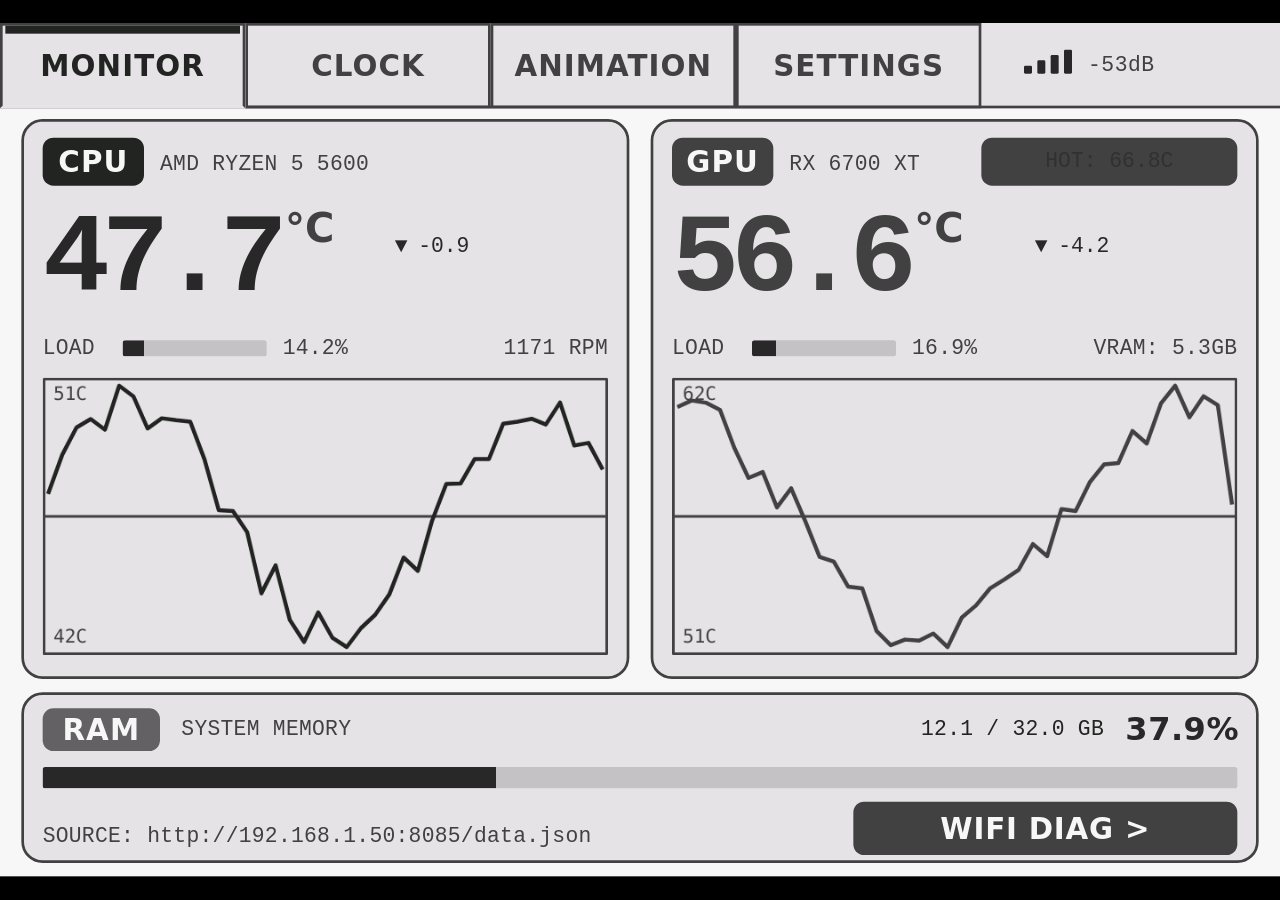
==== web/app.html @ 4eb96516 "Website: match firmware header tabs, theme cards, page indicator" ====
<!DOCTYPE html>
<html lang="en">
<head>
<meta charset="UTF-8" />
<meta name="viewport" content="width=device-width, initial-scale=1.0" />
<title>CYD Web App · ESP32 480×320 dashboard</title>
<meta name="description" content="Full-screen browser version of the CYD 3.5-inch dashboard: telemetry, Wi-Fi diagnostics, clock, Pomodoro, animations and 18 themes. Use it on a phone or spare laptop." />
<meta name="theme-color" content="#07080a" />
<link rel="icon" href="data:image/svg+xml,%3Csvg xmlns='http://www.w3.org/2000/svg' viewBox='0 0 32 32'%3E%3Crect width='32' height='32' rx='7' fill='%230b0d10'/%3E%3Crect x='5' y='8' width='22' height='16' rx='2' fill='%23051f'/%3E%3Crect x='8' y='11' width='7' height='3' fill='%23fc40'/%3E%3Crect x='8' y='16' width='13' height='2' fill='%23ffffff' opacity='.7'/%3E%3C/svg%3E" />
<link rel="stylesheet" href="styles.css?v=15" />
<link rel="stylesheet" href="app.css?v=4" />
</head>
<body class="app-page">

<main class="app-main">
  <section class="app-stage" aria-label="CYD web interface">
    <div class="app-screen-frame">
      <div class="bezel">
          <div class="viewport" id="viewport">
            <div class="screen" id="screen">

              <!-- ---------- HEADER ---------- -->
              <div class="tabs" role="group" aria-label="Device pages">
                <button class="tab active" data-page="0" aria-pressed="true" style="--tab-accent:var(--a1)"><span>MONITOR</span></button>
                <button class="tab" data-page="1" aria-pressed="false" style="--tab-accent:var(--a2)"><span>CLOCK</span></button>
                <button class="tab" data-page="2" aria-pressed="false" style="--tab-accent:var(--cool)"><span>ANIMATION</span></button>
                <button class="tab" data-page="3" aria-pressed="false" style="--tab-accent:var(--gold)"><span>SETTINGS</span></button>
                <div class="wifi" aria-hidden="true">
                  <div class="wifi-bars" id="wifiBars"><i></i><i></i><i></i><i></i></div>
                  <span class="wifi-label" id="rssiLabel">-52dB</span>
                </div>
              </div>

              <!-- ---------- PAGE 0 : MONITOR ---------- -->
              <section class="page on" data-page="0" aria-label="Hardware monitor">
                <div class="mon-panel" data-sub="0">
                  <!-- CPU -->
                  <div class="card" style="left:8px;top:36px;width:228px;height:210px;"></div>
                  <div class="badge" style="left:16px;top:43px;width:38px;height:18px;background:var(--a1);color:var(--bg);">CPU</div>
                  <div class="f1 muted nowrap" id="cpuName" style="left:60px;top:48px;max-width:162px;overflow:hidden;text-overflow:ellipsis;">AMD RYZEN 5 5600</div>

                  <div class="temp-row" style="left:16px;top:65px;">
                    <span class="f6" id="cpuTemp">--.-</span>
                    <span class="deg">°C</span>
                  </div>
                  <div class="trend" id="cpuTrend" style="left:148px;top:75px;"></div>

                  <div class="f1 muted nowrap" style="left:16px;top:117px;">LOAD</div>
                  <div class="minibar" style="left:46px;top:119px;width:54px;height:6px;"><i id="cpuBar"></i></div>
                  <div class="f1 muted nowrap" id="cpuLoad" style="left:106px;top:117px;">--.-%</div>
                  <div class="f1 muted nowrap" id="cpuExtra" style="left:146px;top:117px;width:82px;text-align:right;">-- W</div>

                  <canvas class="spark" id="cpuSpark" width="636" height="312" style="left:16px;top:133px;"></canvas>

                  <!-- GPU -->
                  <div class="card" style="left:244px;top:36px;width:228px;height:210px;"></div>
                  <div class="badge" style="left:252px;top:43px;width:38px;height:18px;background:var(--a2);color:var(--bg);">GPU</div>
                  <div class="f1 muted nowrap" id="gpuName" style="left:296px;top:48px;max-width:162px;overflow:hidden;text-overflow:ellipsis;">RX 6700 XT</div>

                  <div class="temp-row" style="left:252px;top:65px;">
                    <span class="f6" id="gpuTemp">--.-</span>
                    <span class="deg">°C</span>
                  </div>

                  <div class="hot-pill" id="gpuHot" style="left:368px;top:43px;width:96px;height:18px;">HOT: --.-C</div>
                  <div class="trend" id="gpuTrend" style="left:388px;top:75px;"></div>

                  <div class="f1 muted nowrap" style="left:252px;top:117px;">LOAD</div>
                  <div class="minibar" style="left:282px;top:119px;width:54px;height:6px;"><i id="gpuBar"></i></div>
                  <div class="f1 muted nowrap" id="gpuLoad" style="left:342px;top:117px;">--.-%</div>
                  <div class="f1 muted nowrap" id="gpuVram" style="left:380px;top:117px;width:84px;text-align:right;">VRAM: --</div>

                  <canvas class="spark" id="gpuSpark" width="636" height="312" style="left:252px;top:133px;"></canvas>

                  <!-- RAM -->
                  <div class="card" style="left:8px;top:251px;width:464px;height:64px;"></div>
                  <div class="badge" style="left:16px;top:257px;width:44px;height:16px;background:var(--a3);color:var(--bg);">RAM</div>
                  <div class="f1 muted nowrap" style="left:68px;top:260px;">SYSTEM MEMORY</div>

                  <div class="f1 nowrap" id="ramUsed" style="left:318px;top:260px;width:96px;text-align:right;color:var(--a1);">-- GB / -- GB</div>
                  <div class="f2 nowrap" id="ramPct" style="left:422px;top:257px;width:42px;text-align:right;">--.-%</div>
                  <div class="minibar" style="left:16px;top:279px;width:448px;height:8px;"><i id="ramBar"></i></div>

                  <div class="f1 muted nowrap endpoint" id="endpoint" style="left:16px;top:300px;">SOURCE: http://192.168.1.50:8085/data.json</div>
                  <button class="chip-btn" id="toDiag" style="left:320px;top:292px;width:144px;height:20px;background:var(--a2);color:var(--bg);">WIFI DIAG &gt;</button>
                </div>

                <div class="mon-panel" data-sub="1" hidden>
                  <div class="card" style="left:8px;top:36px;width:464px;height:279px;"></div>
                  <div class="badge" style="left:16px;top:44px;width:150px;height:22px;background:var(--a1);color:var(--bg);">WIFI DIAGNOSTICS</div>
                  <div class="rule" style="left:16px;top:74px;width:448px;"></div>

                  <div class="subcard" style="left:16px;top:82px;width:220px;height:100px;">
                    <div class="card-title" style="color:var(--gold);">LINK QUALITY</div>
                    <div class="wifi-big" id="signalPct">--%</div>
                    <div class="f1 muted nowrap" id="rssiLine" style="left:132px;top:30px;">RSSI: -- dBm</div>
                    <div class="f1 muted nowrap" id="chLine" style="left:132px;top:48px;">CH&nbsp;&nbsp;: --</div>
                    <div class="f1 muted nowrap" id="ssidLine" style="left:132px;top:66px;">SSID: ----------</div>
                  </div>

                  <button class="subcard ping-card" id="pingCard" style="left:244px;top:82px;width:220px;height:100px;" aria-label="Cycle ping target">
                    <div class="card-title" style="color:var(--gold);">LATENCY (PING)</div>
                    <div class="f1 nowrap" id="pingTarget" style="left:10px;top:26px;color:var(--gold);">TARGET: GOOGLE (8.8.8.8)</div>
                    <div class="f2 nowrap" id="pingGw" style="left:10px;top:46px;">GATEWAY : -- ms</div>
                    <div class="f2 nowrap" id="pingSrv" style="left:10px;top:66px;">SERVER&nbsp;&nbsp;: -- ms</div>
                  </button>

                  <div class="subcard" style="left:16px;top:190px;width:448px;height:92px;">
                    <div class="card-title" style="color:var(--a3);">NETWORK CONFIGURATION</div>
                    <div class="f1 muted nowrap" style="left:10px;top:32px;">LOCAL IP&nbsp;&nbsp;&nbsp;: 192.168.1.42</div>
                    <div class="f1 muted nowrap" style="left:10px;top:50px;">GATEWAY IP&nbsp;: 192.168.1.1</div>
                    <div class="f1 muted nowrap" style="left:10px;top:68px;">SUBNET MASK: 255.255.255.0</div>
                    <div class="f1 muted nowrap" style="left:228px;top:32px;">MAC ADDRESS: 24:6F:28:AA:BB:CC</div>
                    <div class="f1 muted nowrap" style="left:228px;top:50px;">DNS SERVER&nbsp;: 192.168.1.1</div>
                    <div class="f1 muted nowrap" id="cfgSsid" style="left:228px;top:68px;">SSID&nbsp;&nbsp;&nbsp;&nbsp;&nbsp;&nbsp;: HOME-5G</div>
                  </div>

                  <div class="f1 muted nowrap" style="left:16px;top:296px;">TAP PING CARD TO SWITCH TARGET</div>
                  <button class="chip-btn" id="toHw" style="left:320px;top:292px;width:144px;height:20px;background:var(--a1);color:var(--bg);">&lt; HARDWARE</button>
                </div>
              </section>

              <!-- ---------- PAGE 1 : CLOCK ---------- -->
              <section class="page" data-page="1" aria-label="Clock and Pomodoro">
                <div class="clock-panel" data-sub="0">
                  <div class="clock-accent" style="left:20px;top:44px;height:26px;background:var(--a1);"></div>
                  <div class="clock-title" style="left:30px;top:47px;">STANDBY CLOCK</div>
                  <div class="clock-sub" style="left:30px;top:63px;">NTP SYNCED&nbsp;&nbsp;|&nbsp;&nbsp;GMT+7</div>
                  <button class="clock-link" id="toPomo" style="left:336px;top:44px;width:126px;height:24px;">POMODORO &gt;</button>
                  <div class="clock-link-rule" style="left:336px;top:68px;width:126px;background:var(--a1);"></div>
                  <div class="rule" style="left:20px;top:78px;width:440px;"></div>

                  <div class="clock-label">LOCAL TIME</div>
                  <div class="clock-time" id="clockTime">00:00:00</div>
                  <div class="clock-date" id="clockDate">—</div>
                  <div class="clock-center-rule"></div>
                  <div class="seconds-track"><i id="secondsBar"></i></div>
                  <div class="clock-foot"><span>SECONDS</span><span>GMT+7</span></div>
                </div>

                <div class="clock-panel" data-sub="1" hidden>
                  <div class="clock-accent" style="left:20px;top:44px;height:26px;background:var(--a2);"></div>
                  <div class="clock-title" style="left:30px;top:47px;">POMODORO</div>
                  <div class="clock-sub" style="left:30px;top:63px;">FOCUS TIMER</div>
                  <button class="clock-link" id="toClock" style="left:376px;top:44px;width:86px;height:24px;">&lt; CLOCK</button>
                  <div class="clock-link-rule" style="left:376px;top:68px;width:86px;background:var(--a1);"></div>
                  <div class="rule" style="left:20px;top:78px;width:440px;"></div>

                  <div class="pomo-status" id="pomoStatus" style="left:160px;top:44px;width:160px;height:24px;">READY</div>
                  <div class="clock-label" style="top:94px;">REMAINING</div>
                  <div class="pomo-digits" id="pomoDigits">25:00</div>
                  <button class="stepper" id="pomoMinus" style="left:44px;top:114px;" aria-label="Decrease minutes">−</button>
                  <button class="stepper" id="pomoPlus" style="left:400px;top:114px;" aria-label="Increase minutes">+</button>

                  <div class="clock-label" style="top:164px;">SESSION</div>
                  <div class="pomo-blocks" id="pomoBlocks" aria-hidden="true"></div>

                  <button class="preset" data-min="10" style="left:30px;top:218px;">10m</button>
                  <button class="preset" data-min="15" style="left:140px;top:218px;">15m</button>
                  <button class="preset" data-min="25" style="left:250px;top:218px;">25m</button>
                  <button class="preset" data-min="45" style="left:360px;top:218px;">45m</button>

                  <button class="pomo-action" id="pomoStart" style="left:80px;top:254px;width:150px;height:38px;">START</button>
                  <button class="pomo-action reset" id="pomoReset" style="left:250px;top:254px;width:150px;height:38px;">RESET</button>

                  <div class="f1 muted nowrap" style="left:30px;top:294px;">SESSIONS</div>
                  <div class="session-dots" id="sessionDots" style="left:202px;top:306px;width:76px;"></div>
                </div>
              </section>

              <!-- ---------- PAGE 2 : ANIMATION ---------- -->
              <section class="page" data-page="2" aria-label="Animations">
                <div class="anim-stage" id="animStage" style="left:0;top:32px;width:480px;height:288px;">
                  <canvas id="animCanvas" width="960" height="576"></canvas>
                </div>
                <div class="anim-hud" style="left:16px;top:282px;width:448px;height:24px;">
                  <span id="animHud">MODE: MATRIX RAIN | FPS: 60.0 | TAP SCREEN TO SWITCH ANIMATION</span>
                </div>
              </section>

              <!-- ---------- PAGE 3 : SETTINGS ---------- -->
              <section class="page" data-page="3" aria-label="Settings">
                <button class="settings-tab active" data-settings-tab="0" role="tab" aria-selected="true" style="left:16px;top:44px;width:220px;height:24px;">NETWORKS</button>
                <button class="settings-tab" data-settings-tab="1" role="tab" aria-selected="false" style="left:244px;top:44px;width:220px;height:24px;">THEMES</button>

                <div class="rule" style="left:16px;top:78px;width:448px;"></div>

                <div class="settings-panel" data-settings-panel="0">
                  <div class="network-grid" id="networkGrid"></div>
                  <button class="chip-btn" id="addNetwork" style="left:16px;top:262px;width:448px;height:26px;background:var(--a1);color:var(--bg);">ADD / CHANGE NETWORK</button>
                </div>

                <div class="settings-panel" data-settings-panel="1" hidden>
                  <div class="settings-viewport" id="settingsViewport" style="left:9px;top:80px;width:462px;height:210px;">
                    <div class="theme-card-list" id="themeCards"></div>
                  </div>
                  <div class="theme-page-indicator" id="themePageIndicator" style="left:466px;top:85px;height:196px;"></div>
                </div>

                <div class="rule" style="left:16px;top:292px;width:448px;"></div>
                <div class="settings-hint" id="settingsHint">TAP A NETWORK TO CONNECT&nbsp;&nbsp;|&nbsp;&nbsp;HOLD TO FORGET</div>
              </section>

            </div>
          </div>
        </div>
      </div>
  </section>
</main>

<script src="app.js?v=16"></script>
</body>
</html>
---- web/styles.css ----
/* ==========================================================================
   CYD Monitor — neobrutalist site + 480×320 device simulation
   ========================================================================== */

:root {
  --page: #07080a;
  --surface: #101319;
  --surface-2: #171b23;
  --line: #3a4250;
  --line-strong: #556071;
  --ink: #f4f7fb;
  --ink-soft: #c3ccd8;
  --ink-dim: #a2acbb;
  --blue: #4da3ff;
  --orange: #ff6a3d;
  --a3: #8b7cff;

  /* themed site surfaces — recalculated by applySiteTheme() */
  --nav-bg: var(--surface);
  --nav-line: var(--ink);
  --glass: var(--surface);
  --glass-strong: var(--surface-2);
  --selection: rgba(77, 163, 255, .32);
  --on-accent: #04101d;
  --on-accent-2: #1d0c07;
  --on-accent-3: #0b091f;
  --brutal: #f4f7fb;
  --brutal-shadow: #c3ccd8;
  --strong-ink: var(--ink);
  --hover-ink: var(--ink);
  --chip-ink: var(--ink);
  --stat-ink: var(--ink);
  --eyebrow-ink: var(--ink);
  --ghost-ink: var(--ink);
  --step-ink: var(--ink);
  --pin-ink: var(--ink-dim);
  --pin-strong: var(--ink);
  --spec-ink: var(--ink);
  --foot-ink: var(--ink);
  --foot-code: var(--ink-soft);
  --code-ink: #a9d1ff;
  --code-bg: rgba(77, 163, 255, .14);
  --code-border: rgba(77, 163, 255, .35);

  /* fixed colors for the dark hardware bezel and terminal */
  --device-ink: #d9e2ee;
  --device-dim: #9aa6b5;
  --term-dim: #9aa7b7;
  --term-line: #2b3441;

  --radius: 8px;
  --border: 3px;
  --shadow-sm: 3px 3px 0 var(--brutal-shadow);
  --shadow: 6px 6px 0 var(--brutal-shadow);
  --shadow-lg: 9px 9px 0 var(--brutal-shadow);
  --mono: "JetBrains Mono", ui-monospace, "Cascadia Mono", "SF Mono", Consolas, "Liberation Mono", monospace;
  --sans: system-ui, -apple-system, "Segoe UI", Roboto, "Helvetica Neue", Arial, sans-serif;
}

* { box-sizing: border-box; }

html { scroll-behavior: smooth; }

body {
  margin: 0;
  min-height: 100dvh;
  overflow-x: clip;
  background: var(--page);
  color: var(--ink);
  font-family: var(--sans);
  font-size: 16px;
  line-height: 1.6;
  -webkit-font-smoothing: antialiased;
  text-rendering: optimizeLegibility;
}

a { color: inherit; text-decoration: none; }
code { font-family: var(--mono); }
button { font-family: inherit; }
svg { display: block; }
::selection { background: var(--blue); color: var(--on-accent); }
:focus-visible { outline: 3px solid var(--blue); outline-offset: 3px; }

/* ---------------- site nav ---------------- */
.site-nav {
  position: sticky;
  top: 0;
  z-index: 100;
  display: flex;
  align-items: center;
  gap: 28px;
  min-height: 72px;
  padding: 12px clamp(18px, 4vw, 48px);
  background: var(--nav-bg);
  border-bottom: var(--border) solid var(--brutal);
}
.brand {
  display: inline-flex;
  align-items: center;
  gap: 10px;
  font-size: 14px;
  font-weight: 800;
  letter-spacing: 1.8px;
  text-transform: uppercase;
  white-space: nowrap;
}
.brand-mark {
  display: grid;
  place-items: center;
  width: 34px;
  height: 34px;
  border: var(--border) solid var(--brutal);
  border-radius: var(--radius);
  color: var(--on-accent);
  background: var(--blue);
  box-shadow: var(--shadow-sm);
}
.brand-mark svg { width: 19px; height: 19px; }
.brand-dot { color: var(--orange); }
.nav-links { display: flex; flex-wrap: wrap; gap: 6px; margin-left: auto; }
.nav-links a {
  padding: 8px 11px;
  border: 2px solid transparent;
  border-radius: 6px;
  color: var(--ink-soft);
  font-size: 12px;
  font-weight: 700;
  letter-spacing: 1px;
  text-transform: uppercase;
  transition: color .18s ease, background .18s ease, border-color .18s ease, box-shadow .18s ease;
}
.nav-links a:hover {
  color: var(--ink);
  background: var(--page);
  border-color: var(--brutal);
  box-shadow: 2px 2px 0 var(--brutal-shadow);
}
.nav-pill {
  display: inline-flex;
  align-items: center;
  gap: 8px;
  padding: 8px 11px;
  border: 2px solid var(--brutal);
  border-radius: 6px;
  background: var(--page);
  color: var(--ink);
  box-shadow: 2px 2px 0 var(--brutal-shadow);
  font-size: 10.5px;
  font-weight: 800;
  letter-spacing: 1.1px;
  text-transform: uppercase;
  white-space: nowrap;
}
.pulse {
  width: 8px;
  height: 8px;
  border: 1px solid var(--brutal);
  border-radius: 50%;
  background: #2bd67b;
  animation: pulse 2.2s infinite;
}
@keyframes pulse {
  0%, 100% { transform: scale(1); }
  50% { transform: scale(1.35); }
}

/* ---------------- hero ---------------- */
.hero {
  max-width: 1280px;
  margin: 0 auto;
  padding: clamp(48px, 7vw, 96px) clamp(20px, 4vw, 48px) clamp(40px, 6vw, 80px);
  display: grid;
  grid-template-columns: minmax(0, 1.05fr) minmax(380px, .95fr);
  gap: clamp(36px, 6vw, 80px);
  align-items: center;
}
.hero-copy { min-width: 0; }
.eyebrow {
  display: inline-flex;
  align-items: center;
  gap: 8px;
  margin: 0 0 24px;
  padding: 7px 11px;
  border: var(--border) solid var(--brutal);
  border-radius: 6px;
  background: var(--blue);
  color: var(--on-accent);
  box-shadow: var(--shadow-sm);
  font-size: 11px;
  font-weight: 800;
  letter-spacing: 1.4px;
  line-height: 1.2;
  text-transform: uppercase;
  transform: rotate(-1.2deg);
}
.eyebrow span {
  width: 8px;
  height: 8px;
  border-radius: 50%;
  background: currentColor;
}
.hero h1 {
  margin: 0 0 26px;
  font-size: clamp(2.5rem, 5vw, 4rem);
  line-height: 1.04;
  letter-spacing: -1.8px;
  font-weight: 800;
  text-wrap: balance;
}
.hero h1 em {
  display: inline-block;
  padding: 0 .12em .04em;
  border: var(--border) solid var(--brutal);
  border-radius: 6px;
  background: var(--orange);
  color: var(--on-accent-2);
  box-shadow: 5px 5px 0 var(--brutal-shadow);
  font-style: normal;
  transform: rotate(-1.5deg);
}
.lede {
  margin: 0 0 28px;
  max-width: 62ch;
  font-size: 1rem;
  line-height: 1.7;
  color: var(--ink-soft);
}
.lede strong { color: var(--ink); font-weight: 700; }
.chip-row { display: flex; flex-wrap: wrap; gap: 10px; margin-bottom: 30px; }
.chip {
  padding: 6px 10px;
  border: 2px solid var(--brutal);
  border-radius: 6px;
  background: var(--surface);
  box-shadow: 2px 2px 0 var(--brutal-shadow);
  color: var(--ink);
  font-family: var(--mono);
  font-size: 11px;
  font-weight: 600;
  letter-spacing: .1px;
}
.chip:nth-child(3n+1) { background: var(--blue); color: var(--on-accent); }
.chip:nth-child(3n+2) { background: var(--orange); color: var(--on-accent-2); }
.chip:nth-child(3n+3) { background: var(--a3); color: var(--on-accent-3); }
.hero-actions { display: flex; flex-wrap: wrap; gap: 14px; }
.btn {
  display: inline-flex;
  align-items: center;
  justify-content: center;
  gap: 8px;
  min-height: 48px;
  padding: 0 20px;
  border: var(--border) solid var(--brutal);
  border-radius: var(--radius);
  font-size: 14px;
  font-weight: 700;
  box-shadow: 5px 5px 0 var(--brutal-shadow);
  transition: transform .18s ease, box-shadow .18s ease, background .18s ease;
}
.btn:hover { transform: translate(-2px, -2px); box-shadow: 7px 7px 0 var(--brutal-shadow); }
.btn:active { transform: translate(2px, 2px); box-shadow: 2px 2px 0 var(--brutal-shadow); }
.btn-primary { background: var(--blue); color: var(--on-accent); }
.btn-ghost { background: var(--surface); color: var(--ink); }
.hero-stats {
  display: grid;
  grid-template-columns: repeat(4, minmax(0, 1fr));
  gap: 12px;
  max-width: 640px;
  margin: 36px 0 0;
  padding: 0;
}
.hero-stats div {
  padding: 12px 12px 10px;
  border: var(--border) solid var(--brutal);
  border-radius: var(--radius);
  background: var(--surface);
  box-shadow: 4px 4px 0 var(--brutal-shadow);
}
.hero-stats dt {
  margin-bottom: 4px;
  color: var(--ink-dim);
  font-size: 9.5px;
  font-weight: 700;
  letter-spacing: 1.4px;
  text-transform: uppercase;
}
.hero-stats dd {
  margin: 0;
  color: var(--ink);
  font-family: var(--mono);
  font-size: 14px;
  font-weight: 700;
}

/* ---------------- device ---------------- */
.device-column { min-width: 0; }
.device {
  position: relative;
  padding: 14px 14px 12px;
  border: 4px solid var(--brutal);
  border-radius: 10px;
  background: #14171e;
  box-shadow: 10px 10px 0 var(--brutal-shadow);
}
.device-bar {
  display: flex;
  align-items: center;
  gap: 8px;
  padding: 3px 8px 11px;
  color: var(--device-dim);
  font-family: var(--mono);
  font-size: 9.5px;
  font-weight: 600;
  letter-spacing: 1.2px;
  text-transform: uppercase;
}
.device-led {
  width: 8px;
  height: 8px;
  border: 2px solid #f4f7fb;
  border-radius: 50%;
  background: #ff5252;
}
.device-name { color: var(--device-ink); font-weight: 700; }
.device-meta { margin-left: auto; letter-spacing: .6px; }
.bezel {
  padding: 10px;
  border: var(--border) solid #343c49;
  border-radius: 4px;
  background: #030405;
}
.viewport {
  position: relative;
  width: 100%;
  overflow: hidden;
  border-radius: 0;
  background: #000;
}
.device-foot {
  display: flex;
  align-items: center;
  flex-wrap: wrap;
  gap: 8px;
  padding: 11px 8px 2px;
  color: var(--device-dim);
  font-family: var(--mono);
  font-size: 8.5px;
  font-weight: 600;
  letter-spacing: .9px;
}
.foot-pin {
  width: 12px;
  height: 12px;
  border: 1px solid #46505f;
  border-radius: 2px;
  background: #2a313c;
}
.foot-sep { width: 1px; height: 10px; background: #46505f; }
.device-controls { margin-top: 24px; }
.screen-nav { display: flex; flex-wrap: wrap; justify-content: center; gap: 8px; }
.screen-nav button {
  padding: 9px 13px;
  border: 2px solid var(--brutal);
  border-radius: 6px;
  background: var(--surface);
  color: var(--ink);
  box-shadow: var(--shadow-sm);
  font-size: 11.5px;
  font-weight: 700;
  letter-spacing: .5px;
  text-transform: uppercase;
  cursor: pointer;
  transition: transform .16s ease, box-shadow .16s ease, background .16s ease;
}
.screen-nav button:hover {
  transform: translate(-1px, -1px);
  box-shadow: 4px 4px 0 var(--brutal-shadow);
}
.screen-nav button:active { transform: translate(1px, 1px); box-shadow: 1px 1px 0 var(--brutal-shadow); }
.screen-nav button.active {
  background: var(--blue);
  color: var(--on-accent);
}
.theme-strip {
  display: flex;
  flex-wrap: wrap;
  justify-content: center;
  gap: 7px;
  margin-top: 16px;
}
.theme-dot {
  position: relative;
  width: 24px;
  height: 24px;
  padding: 0;
  overflow: hidden;
  border: 2px solid var(--brutal);
  border-radius: 6px;
  background: var(--sw-bg, var(--surface));
  box-shadow: 2px 2px 0 var(--brutal-shadow);
  cursor: pointer;
  outline: 2px solid transparent;
  outline-offset: 2px;
  transition: transform .14s ease, outline-color .14s ease;
}
.theme-dot::before,
.theme-dot::after {
  content: "";
  position: absolute;
  top: 0;
  bottom: 0;
  width: 34%;
  pointer-events: none;
}
.theme-dot::before { left: 0; background: var(--sw-a1, var(--blue)); }
.theme-dot::after { right: 0; background: var(--sw-a2, var(--orange)); }
.theme-dot:hover { transform: translate(-1px, -1px); }
.theme-dot.active {
  outline-color: var(--orange);
  transform: translateY(-2px);
}
.device-hint {
  margin: 16px 0 0;
  text-align: center;
  color: var(--ink-dim);
  font-size: 12px;
  font-weight: 600;
}


/* ==========================================================================
   THE 480×320 SCREEN
   ========================================================================== */
.screen {
  /* E-INK palette (RGB565 values converted) */
  --bg: #f7f7f7;
  --card: #e6e3e6;
  --border: #424142;
  --header: #e6e3e6;
  --track: #c5c2c5;
  --white: #212421;
  --muted: #424142;
  --dark: #525152;
  --cool: #292829;
  --warm: #424142;
  --hot: #4a494a;
  --a1: #212421;
  --a2: #424142;
  --a3: #636163;
  --gold: #313131;

  position: relative;
  width: 480px;
  height: 320px;
  overflow: hidden;
  transform-origin: top left;
  background: var(--bg);
  color: var(--white);
  font-family: var(--sans);
  user-select: none;
  -webkit-user-select: none;
  cursor: default;
}
.screen.flash { animation: alarmFlash .5s steps(1) 10; }
@keyframes alarmFlash {
  0%, 100% { filter: brightness(1); }
  50% { filter: brightness(2.1); }
}

.tabs {
  position: absolute;
  inset: 0 0 auto 0;
  height: 32px;
  background: var(--header);
  z-index: 20;
  border-bottom: 1px solid var(--border);
}
.tab {
  position: absolute;
  top: 0;
  width: 92px;
  height: 32px;
  padding: 0;
  border: 1px solid var(--border);
  border-radius: 0;
  background: transparent;
  color: var(--muted);
  font-family: var(--sans);
  font-size: 11px;
  font-weight: 700;
  letter-spacing: .4px;
  cursor: pointer;
}
.tab:nth-child(1) { left: 0; }
.tab:nth-child(2) { left: 92px; }
.tab:nth-child(3) { left: 184px; }
.tab:nth-child(4) { left: 276px; }
.tab.active {
  top: 0;
  height: 32px;
  background: var(--card);
  color: var(--white);
  border-bottom-color: var(--card);
  z-index: 2;
}
.tab.active::before {
  content: "";
  position: absolute;
  left: 1px; right: 1px; top: 0;
  height: 3px;
  background: var(--tab-accent);
}
.wifi {
  position: absolute;
  right: 6px;
  top: 0;
  width: 92px;
  height: 32px;
}
.wifi-bars {
  position: absolute;
  left: 2px;
  bottom: 13px;
  display: flex;
  align-items: flex-end;
  gap: 2px;
  height: 10px;
}
.wifi-bars i {
  display: block;
  width: 3px;
  background: var(--dark);
  border-radius: .5px;
}
.wifi-bars i:nth-child(1) { height: 3px; }
.wifi-bars i:nth-child(2) { height: 5px; }
.wifi-bars i:nth-child(3) { height: 7px; }
.wifi-bars i:nth-child(4) { height: 9px; }
.wifi-bars i.on { background: var(--cool); }
.wifi-label {
  position: absolute;
  left: 26px;
  top: 11px;
  font-family: var(--mono);
  font-size: 8px;
  line-height: 10px;
  color: var(--muted);
  letter-spacing: .2px;
}

.page { position: absolute; inset: 0; display: none; }
.page.on { display: block; }

.f1, .f2, .f4 {
  position: absolute;
  white-space: nowrap;
}
.f1 { font-family: var(--mono); font-size: 8px; line-height: 10px; letter-spacing: .1px; }
.f2 { font-family: var(--sans); font-size: 12px; line-height: 16px; font-weight: 700; letter-spacing: .2px; }
.f4 { font-family: var(--sans); font-size: 20px; line-height: 26px; font-weight: 700; }
.muted { color: var(--muted); }
.nowrap { white-space: nowrap; }

.card {
  position: absolute;
  background: var(--card);
  border: 1px solid var(--border);
  border-radius: 8px;
}
.badge {
  position: absolute;
  display: flex;
  align-items: center;
  justify-content: center;
  border-radius: 4px;
  font-size: 11px;
  line-height: 1;
  font-weight: 800;
  letter-spacing: .4px;
  white-space: nowrap;
}
.temp-row {
  position: absolute;
  display: flex;
  align-items: flex-start;
  gap: 2px;
}
.temp-row .f6 {
  font-family: var(--mono);
  font-size: 42px;
  line-height: 48px;
  font-weight: 700;
  letter-spacing: -3px;
  font-variant-numeric: tabular-nums;
}
.temp-row .deg {
  font-size: 15px;
  line-height: 18px;
  font-weight: 700;
  color: var(--muted);
  margin-top: 3px;
}
.trend {
  position: absolute;
  width: 76px;
  height: 18px;
  display: flex;
  align-items: center;
  gap: 4px;
  font-family: var(--mono);
  font-size: 8px;
  line-height: 1;
}
.hot-pill {
  position: absolute;
  display: flex;
  align-items: center;
  justify-content: center;
  border-radius: 4px;
  background: var(--border);
  color: var(--gold);
  font-family: var(--mono);
  font-size: 8px;
  white-space: nowrap;
}
.minibar {
  position: absolute;
  background: var(--track);
  border-radius: 1px;
  overflow: hidden;
}
.minibar i {
  display: block;
  height: 100%;
  width: 0%;
  background: var(--cool);
  transition: width .35s ease, background .2s;
}
.spark {
  position: absolute;
  width: 212px;
  height: 104px;
}
.endpoint {
  max-width: 294px;
  overflow: hidden;
  text-overflow: ellipsis;
}
.chip-btn {
  position: absolute;
  display: flex;
  align-items: center;
  justify-content: center;
  padding: 0;
  border: 0;
  border-radius: 4px;
  font-family: var(--sans);
  font-size: 11px;
  font-weight: 800;
  letter-spacing: .3px;
  white-space: nowrap;
  cursor: pointer;
}
.chip-btn:active { filter: brightness(.82); }

/* monitor: wifi diagnostics */
.rule { position: absolute; height: 1px; background: var(--border); }
.subcard {
  position: absolute;
  background: var(--header);
  border: 1px solid var(--border);
  border-radius: 6px;
}
button.subcard {
  padding: 0;
  text-align: left;
  color: inherit;
  font-family: inherit;
  cursor: pointer;
}
button.subcard:active { filter: brightness(1.25); }
.card-title {
  position: absolute;
  left: 10px;
  top: 7px;
  font-size: 11px;
  line-height: 16px;
  font-weight: 700;
  letter-spacing: .3px;
  white-space: nowrap;
}
.wifi-big {
  position: absolute;
  left: 10px;
  top: 30px;
  font-family: var(--mono);
  font-size: 40px;
  line-height: 46px;
  font-weight: 700;
  letter-spacing: -2px;
  color: var(--a1);
}

/* clock */
.pill {
  position: absolute;
  display: flex;
  align-items: center;
  justify-content: center;
  background: var(--header);
  border: 1px solid var(--border);
  border-radius: 4px;
  font-family: var(--mono);
  font-size: 8px;
  letter-spacing: .2px;
}
.clock-accent,
.clock-link-rule,
.clock-center-rule {
  position: absolute;
  border-radius: 1px;
}
.clock-accent { width: 3px; }
.clock-title {
  position: absolute;
  font-size: 12px;
  line-height: 18px;
  font-weight: 700;
  color: var(--white);
  letter-spacing: .2px;
}
.clock-sub {
  position: absolute;
  font-family: var(--mono);
  font-size: 8px;
  line-height: 10px;
  color: var(--muted);
  letter-spacing: .1px;
}
.clock-link {
  position: absolute;
  padding: 0;
  border: 0;
  background: transparent;
  color: var(--a1);
  font-family: var(--sans);
  font-size: 11px;
  font-weight: 700;
  text-align: right;
  cursor: pointer;
}
.clock-link-rule { height: 1px; }
.clock-label {
  position: absolute;
  left: 0;
  top: 94px;
  width: 480px;
  text-align: center;
  font-family: var(--mono);
  font-size: 8px;
  line-height: 10px;
  letter-spacing: .2px;
  color: var(--muted);
}
.clock-time {
  position: absolute;
  left: 8px;
  width: 464px;
  top: 119px;
  text-align: center;
  font-family: var(--mono);
  font-size: 50px;
  line-height: 52px;
  font-weight: 700;
  letter-spacing: 0;
  font-variant-numeric: tabular-nums;
  color: var(--a1);
}
.clock-date {
  position: absolute;
  left: 8px;
  width: 464px;
  top: 190px;
  text-align: center;
  font-size: 20px;
  line-height: 26px;
  font-weight: 700;
  letter-spacing: .5px;
  color: var(--gold);
  white-space: nowrap;
}
.clock-center-rule {
  left: 220px;
  top: 230px;
  width: 40px;
  height: 2px;
  background: var(--a1);
}
.seconds-track {
  position: absolute;
  left: 20px;
  top: 256px;
  width: 440px;
  height: 8px;
  border-radius: 4px;
  background: var(--track);
  overflow: hidden;
}
.seconds-track i {
  display: block;
  width: 0;
  height: 100%;
  border-radius: 4px;
  background: var(--a1);
}
.clock-foot {
  position: absolute;
  left: 20px;
  top: 280px;
  width: 440px;
  display: flex;
  justify-content: space-between;
  font-family: var(--mono);
  font-size: 8px;
  line-height: 10px;
  color: var(--muted);
}

/* pomodoro */
.pomo-digits {
  position: absolute;
  left: 90px;
  width: 300px;
  top: 108px;
  height: 48px;
  text-align: center;
  font-family: var(--mono);
  font-size: 44px;
  line-height: 48px;
  font-weight: 700;
  letter-spacing: 1px;
  font-variant-numeric: tabular-nums;
  color: var(--white);
}
.pomo-status {
  position: absolute;
  display: flex;
  align-items: center;
  justify-content: center;
  background: transparent;
  color: var(--muted);
  font-family: var(--mono);
  font-size: 11px;
  font-weight: 700;
  letter-spacing: .4px;
}
.pomo-blocks {
  position: absolute;
  left: 62px;
  top: 174px;
  display: flex;
  gap: 3px;
  height: 18px;
}
.pomo-block {
  display: block;
  width: 12px;
  height: 18px;
  background: var(--track);
  border-radius: 1px;
  transform-origin: bottom;
}
.pomo-block.on { background: var(--a1); }
.pomo-block.lead { background: var(--gold) !important; }
.pomo-blocks.paused .pomo-block.on { background: var(--a2); }
.pomo-blocks.finished .pomo-block.on { background: var(--hot); }
.pomo-blocks.running .pomo-block.on {
  animation: pomoWave 1.6s ease-in-out infinite;
}
@keyframes pomoWave {
  0%, 100% { transform: scaleY(1); }
  50% { transform: scaleY(.72); }
}
.stepper {
  position: absolute;
  width: 36px;
  height: 36px;
  border-radius: 50%;
  background: var(--header);
  border: 1px solid var(--border);
  color: var(--white);
  font-size: 20px;
  line-height: 1;
  cursor: pointer;
}
.stepper:active { background: var(--card); }
.preset {
  position: absolute;
  width: 90px;
  height: 28px;
  border-radius: 6px;
  background: var(--header);
  border: 1px solid var(--border);
  color: var(--white);
  font-size: 12px;
  font-weight: 700;
  cursor: pointer;
}
.preset:active { filter: brightness(.9); }
.preset.selected { background: var(--a1); color: var(--bg); border-color: var(--a1); }
.pomo-action {
  position: absolute;
  display: flex;
  align-items: center;
  justify-content: center;
  border: 1px solid var(--border);
  border-radius: 6px;
  background: var(--cool);
  color: var(--bg);
  font-family: var(--sans);
  font-size: 18px;
  font-weight: 700;
  letter-spacing: .5px;
  cursor: pointer;
}
.pomo-action:active { filter: brightness(.85); }
.pomo-action.reset {
  background: var(--header);
  color: var(--hot);
  border: 1px solid var(--border);
}
.session-dots { position: absolute; display: flex; justify-content: space-between; height: 8px; }
.session-dots i {
  width: 6px;
  height: 6px;
  border-radius: 50%;
  border: 1px solid var(--border);
}
.session-dots i.on { background: var(--gold); border-color: var(--gold); }

/* animation */
.anim-stage {
  position: absolute;
  background: #000;
  overflow: hidden;
  cursor: pointer;
}
.anim-stage canvas { display: block; width: 100%; height: 100%; }
.anim-hud {
  position: absolute;
  z-index: 2;
  background: #080808;
  border: 1px solid var(--a3);
  display: flex;
  align-items: center;
  padding-left: 8px;
  font-family: var(--mono);
  font-size: 8px;
  letter-spacing: .15px;
  color: var(--a3);
  white-space: nowrap;
  overflow: hidden;
  pointer-events: none;
}

/* settings */
.settings-tab {
  position: absolute;
  z-index: 6;
  display: flex;
  align-items: center;
  justify-content: center;
  padding: 0;
  border: 1px solid var(--border);
  border-radius: 4px;
  background: var(--header);
  color: var(--muted);
  font-family: var(--sans);
  font-size: 11px;
  font-weight: 700;
  letter-spacing: .3px;
  white-space: nowrap;
  cursor: pointer;
}
.settings-tab.active {
  border-color: transparent;
  color: var(--bg);
}
.settings-tab.active[data-settings-tab="0"] { background: var(--a3); }
.settings-tab.active[data-settings-tab="1"] { background: var(--gold); }
.settings-panel { position: absolute; inset: 0; pointer-events: none; }
.settings-panel[hidden] { display: none; }
.settings-panel .network-card,
.settings-panel .chip-btn,
.settings-panel .settings-viewport { pointer-events: auto; }
.settings-hint {
  position: absolute;
  left: 16px;
  top: 297px;
  width: 448px;
  text-align: center;
  font-family: var(--mono);
  font-size: 8px;
  line-height: 10px;
  letter-spacing: .1px;
  color: var(--muted);
  white-space: nowrap;
}
.network-grid { position: absolute; inset: 0; }
.network-card {
  position: absolute;
  padding: 0;
  text-align: left;
  background: var(--header);
  border: 1px solid var(--border);
  border-radius: 6px;
  color: var(--white);
  font-family: var(--sans);
  cursor: pointer;
  overflow: hidden;
}
.network-card.active {
  border-color: var(--cool);
  box-shadow: inset 0 0 0 1px var(--cool);
}
.network-card.active::before {
  content: "";
  position: absolute;
  left: 8px;
  right: 8px;
  top: 2px;
  height: 2px;
  border-radius: 1px;
  background: var(--cool);
}
.network-card .ssid {
  position: absolute;
  left: 10px;
  top: 7px;
  width: 178px;
  font-size: 11px;
  line-height: 16px;
  font-weight: 700;
  color: var(--white);
  overflow: hidden;
  text-overflow: ellipsis;
  white-space: nowrap;
}
.network-card .url {
  position: absolute;
  left: 10px;
  top: 28px;
  width: 178px;
  font-family: var(--mono);
  font-size: 8px;
  line-height: 10px;
  color: var(--muted);
  overflow: hidden;
  text-overflow: ellipsis;
  white-space: nowrap;
}
.network-card.active .url { color: var(--cool); }
.network-card .dot {
  position: absolute;
  right: 14px;
  top: 14px;
  width: 8px;
  height: 8px;
  border-radius: 50%;
  background: var(--dark);
}
.network-card.active .dot {
  background: var(--cool);
  box-shadow: 0 0 0 2px var(--header), 0 0 0 3px var(--cool);
}
.network-empty {
  position: absolute;
  left: 16px;
  top: 135px;
  width: 448px;
  text-align: center;
  color: var(--muted);
  font-size: 20px;
  line-height: 26px;
  font-weight: 700;
}
.network-empty small {
  display: block;
  margin-top: 10px;
  font-family: var(--mono);
  font-size: 8px;
  line-height: 10px;
  font-weight: 400;
  color: var(--dark);
}
.settings-viewport {
  position: absolute;
  overflow: hidden;
  background: var(--bg);
  touch-action: none;
  cursor: grab;
}
.settings-viewport.dragging { cursor: grabbing; }
.theme-page-indicator {
  position: absolute;
  display: flex;
  flex-direction: column;
  justify-content: flex-start;
  gap: 10px;
  width: 4px;
}
.theme-page-indicator i {
  display: block;
  width: 4px;
  height: 60px;
  border-radius: 2px;
  background: var(--border);
}
.theme-page-indicator i.on { background: var(--gold); }
.theme-card-list { position: absolute; inset: 0; }
.theme-card {
  position: absolute;
  width: 220px;
  height: 66px;
  border: 1px solid;
  border-radius: 6px;
  overflow: hidden;
  cursor: pointer;
}
.theme-card.selected {
  border-color: var(--gold) !important;
  box-shadow: inset 0 0 0 1px var(--gold);
}
.theme-card.selected::before {
  content: "";
  position: absolute;
  left: 4px;
  top: 10px;
  width: 3px;
  height: 46px;
  border-radius: 1px;
  background: var(--gold);
}
.theme-card .name {
  position: absolute;
  left: 12px;
  top: 4px;
  font-size: 11px;
  line-height: 16px;
  font-weight: 700;
  letter-spacing: .2px;
  white-space: nowrap;
}
.theme-card .swatches {
  position: absolute;
  left: 13px;
  top: 28px;
  display: flex;
  gap: 1px;
}
.theme-card .swatches i {
  display: block;
  width: 12px;
  height: 12px;
  border: 1px solid;
}
.theme-card .strip {
  position: absolute;
  left: 12px;
  top: 44px;
  width: 196px;
  height: 14px;
  border: 1px solid;
  font-family: var(--mono);
  font-size: 7px;
  line-height: 12px;
  padding-left: 4px;
  white-space: nowrap;
  overflow: hidden;
}


/* ==========================================================================
   SECTIONS
   ========================================================================== */
.section {
  max-width: 1280px;
  margin: 0 auto;
  padding: clamp(64px, 8vw, 112px) clamp(20px, 4vw, 48px);
  scroll-margin-top: 96px;
}
#features,
#firmware { scroll-margin-top: 96px; }
.section-head { max-width: 760px; margin-bottom: 48px; }
.section h2 {
  margin: 0 0 18px;
  font-size: clamp(2rem, 3.6vw, 2.75rem);
  line-height: 1.05;
  letter-spacing: -1.2px;
  font-weight: 800;
  text-wrap: balance;
}
.section-lede {
  margin: 0;
  max-width: 68ch;
  color: var(--ink-soft);
  font-size: 1rem;
  line-height: 1.7;
}
.section-lede code {
  padding: 1px 5px;
  border: 2px solid var(--code-border);
  border-radius: 4px;
  background: var(--code-bg);
  color: var(--code-ink);
  font-size: .9em;
  font-weight: 600;
}

/* features */
.feature-grid {
  display: grid;
  grid-template-columns: repeat(2, minmax(0, 1fr));
  gap: 20px;
}
.feature {
  --card-bg: var(--surface);
  --card-ink: var(--ink);
  --card-muted: var(--ink-soft);
  position: relative;
  display: flex;
  flex-direction: column;
  min-width: 0;
  padding: 26px;
  border: var(--border) solid var(--brutal);
  border-radius: var(--radius);
  background: var(--card-bg);
  color: var(--card-ink);
  box-shadow: var(--shadow);
  transition: transform .2s ease, box-shadow .2s ease;
}
.feature:nth-child(2) {
  --card-bg: var(--blue);
  --card-ink: var(--on-accent);
  --card-muted: var(--on-accent);
}
.feature:nth-child(4) {
  --card-bg: var(--orange);
  --card-ink: var(--on-accent-2);
  --card-muted: var(--on-accent-2);
}
.feature:nth-child(1),
.feature:nth-child(6) {
  grid-column: 1 / -1;
  display: grid;
  grid-template-columns: 76px minmax(0, 1fr);
  grid-template-areas:
    "icon title"
    "icon text"
    "tag  tag";
  column-gap: 22px;
  align-items: start;
}
.feature:hover { transform: translate(-2px, -2px); box-shadow: var(--shadow-lg); }
.feature-icon {
  display: grid;
  place-items: center;
  width: 48px;
  height: 48px;
  margin-bottom: 20px;
  border: var(--border) solid var(--brutal);
  border-radius: var(--radius);
  background: var(--page);
  color: var(--icon, var(--blue));
  box-shadow: var(--shadow-sm);
}
.feature:nth-child(1) .feature-icon,
.feature:nth-child(6) .feature-icon {
  grid-area: icon;
  width: 64px;
  height: 64px;
  margin: 4px 0 0;
}
.feature-icon svg { width: 24px; height: 24px; }
.feature h3 {
  margin: 0 0 10px;
  font-size: 1.2rem;
  line-height: 1.25;
  letter-spacing: -.2px;
  font-weight: 800;
}
.feature:nth-child(1) h3,
.feature:nth-child(6) h3 { grid-area: title; }
.feature p {
  margin: 0 0 20px;
  color: var(--card-muted);
  font-size: .95rem;
  line-height: 1.65;
}
.feature:nth-child(1) p,
.feature:nth-child(6) p { grid-area: text; max-width: 74ch; margin-bottom: 16px; }
.feature-tag {
  display: block;
  margin-top: auto;
  padding-top: 12px;
  border-top: 2px solid currentColor;
  color: var(--card-muted);
  font-family: var(--mono);
  font-size: 10px;
  font-weight: 600;
  letter-spacing: .3px;
  line-height: 1.4;
  text-transform: uppercase;
}
.feature:nth-child(1) .feature-tag,
.feature:nth-child(6) .feature-tag { grid-area: tag; margin-top: 0; }

/* build */
.build-grid {
  display: grid;
  grid-template-columns: minmax(0, 1.02fr) minmax(0, .98fr);
  gap: clamp(32px, 5vw, 64px);
  align-items: start;
}
.steps { list-style: none; margin: 32px 0 0; padding: 0; display: grid; gap: 16px; }
.steps li {
  display: flex;
  gap: 18px;
  padding: 16px;
  border: var(--border) solid var(--brutal);
  border-radius: var(--radius);
  background: var(--surface);
  box-shadow: 4px 4px 0 var(--brutal-shadow);
}
.step-no {
  flex: 0 0 auto;
  display: flex;
  align-items: center;
  justify-content: center;
  width: 42px;
  height: 34px;
  border: 2px solid var(--brutal);
  border-radius: 6px;
  background: var(--blue);
  color: var(--on-accent);
  box-shadow: 2px 2px 0 var(--brutal-shadow);
  font-family: var(--mono);
  font-size: 11px;
  font-weight: 800;
}
.steps h3 { margin: 0 0 6px; font-size: 1rem; font-weight: 800; line-height: 1.3; }
.steps p { margin: 0; color: var(--ink-soft); font-size: .9rem; line-height: 1.6; }
.steps code {
  padding: 0 4px;
  border: 1px solid var(--brutal);
  border-radius: 3px;
  background: var(--blue);
  color: var(--on-accent);
  font-size: .92em;
  font-weight: 600;
}
.steps em { color: var(--ink); font-style: normal; font-weight: 700; }
.pin-grid { display: flex; flex-wrap: wrap; gap: 8px; margin-top: 26px; }
.pin-grid span {
  padding: 6px 9px;
  border: 2px solid var(--brutal);
  border-radius: 5px;
  background: var(--surface);
  box-shadow: 2px 2px 0 var(--brutal-shadow);
  color: var(--ink);
  font-family: var(--mono);
  font-size: 10.5px;
}
.pin-grid b { color: var(--orange); font-weight: 700; }

/* terminal */
.term {
  overflow: hidden;
  border: 4px solid var(--brutal);
  border-radius: var(--radius);
  background: #0a0d12;
  box-shadow: 8px 8px 0 var(--brutal-shadow);
}
.term-bar {
  display: flex;
  align-items: center;
  gap: 10px;
  min-height: 44px;
  padding: 0 14px;
  border-bottom: var(--border) solid var(--term-line);
  background: #121720;
  color: #c2ccda;
  font-family: var(--mono);
  font-size: 11px;
  font-weight: 600;
}
.term-dots { display: flex; gap: 6px; }
.term-dots i {
  width: 10px;
  height: 10px;
  border: 1px solid #05070a;
  border-radius: 50%;
  background: #6b7480;
}
.term-dots i:first-child { background: #ff6a5e; }
.term-dots i:nth-child(2) { background: #ffc24d; }
.term-dots i:nth-child(3) { background: #5ddc8a; }
.term-bar > span:nth-child(2) { letter-spacing: .2px; }
.term-badge {
  margin-left: auto;
  padding: 3px 8px;
  border: 2px solid #0a0d12;
  border-radius: 4px;
  background: var(--blue);
  color: var(--on-accent);
  font-size: 9px;
  font-weight: 800;
}
.term pre {
  margin: 0;
  padding: 20px;
  overflow-x: auto;
  color: #d3dce8;
  font-family: var(--mono);
  font-size: 12.5px;
  line-height: 1.72;
  tab-size: 2;
}
.c-key { color: #ff8f6b; }
.c-fn { color: #7fc1ff; }
.c-num { color: #ffd479; }
.term-foot {
  display: flex;
  flex-wrap: wrap;
  gap: 16px;
  align-items: center;
  padding: 12px 16px;
  border-top: 2px solid var(--term-line);
  background: #121720;
  color: var(--term-dim);
  font-family: var(--mono);
  font-size: 9.5px;
  font-weight: 600;
}
.term-foot .live { margin-left: auto; display: inline-flex; align-items: center; gap: 6px; color: #79d9a4; }
.term-foot .live i { width: 6px; height: 6px; border-radius: 50%; background: #79d9a4; }

/* specs */
.specs-inner {
  display: grid;
  grid-template-columns: minmax(0, .9fr) minmax(0, 1.1fr);
  gap: clamp(32px, 6vw, 80px);
  align-items: start;
}
.spec-table {
  margin: 0;
  overflow: hidden;
  border: var(--border) solid var(--brutal);
  border-radius: var(--radius);
  background: var(--surface);
  box-shadow: var(--shadow);
}
.spec-table > div {
  display: grid;
  grid-template-columns: 160px minmax(0, 1fr);
  gap: 18px;
  padding: 14px 16px;
  border-bottom: 2px solid var(--line);
}
.spec-table > div:last-child { border-bottom: 0; }
.spec-table > div:nth-child(odd) { background: var(--surface-2); }
.spec-table dt {
  padding-top: 2px;
  color: var(--blue);
  font-size: 10px;
  font-weight: 800;
  letter-spacing: 1.3px;
  text-transform: uppercase;
}
.spec-table dd {
  margin: 0;
  color: var(--ink-soft);
  font-family: var(--mono);
  font-size: 12px;
  line-height: 1.5;
}

/* footer */
.site-foot {
  max-width: 1280px;
  margin: 0 auto;
  padding: 48px clamp(20px, 4vw, 48px) 72px;
  border-top: 4px solid var(--brutal);
  display: flex;
  flex-direction: column;
  gap: 10px;
}
.foot-brand {
  display: inline-flex;
  width: max-content;
  margin-bottom: 8px;
  padding: 10px 14px;
  border: var(--border) solid var(--brutal);
  border-radius: 6px;
  background: var(--blue);
  color: var(--on-accent);
  box-shadow: 4px 4px 0 var(--brutal-shadow);
  font-size: 14px;
  font-weight: 800;
  letter-spacing: 2px;
  text-transform: uppercase;
}
.foot-brand span { color: var(--on-accent); }
.site-foot p { margin: 0; color: var(--ink-soft); font-size: 12px; }
.site-foot code {
  padding: 1px 4px;
  border: 2px solid var(--brutal);
  border-radius: 3px;
  background: var(--surface);
  color: var(--ink);
  font-size: 10.5px;
}
.site-foot .foot-muted {
  color: var(--ink-dim);
  font-family: var(--mono);
  font-size: 10px;
  letter-spacing: .4px;
}

/* ---------------- responsive ---------------- */
@media (max-width: 1040px) {
  .hero { grid-template-columns: 1fr; gap: 48px; padding-top: 40px; }
  .hero-copy { max-width: 760px; }
  .device-column { order: -1; width: 100%; max-width: 640px; margin: 0 auto; }
  .build-grid, .specs-inner { grid-template-columns: 1fr; }
}
@media (max-width: 768px) {
  .site-nav { min-height: 64px; gap: 16px; padding: 10px 18px; }
  .nav-links { display: none; }
  .nav-pill { margin-left: auto; }
  .hero { padding-top: 32px; gap: 36px; }
  .hero h1 { letter-spacing: -1.2px; }
  .hero-stats { grid-template-columns: repeat(2, minmax(0, 1fr)); max-width: 100%; }
  .feature-grid { grid-template-columns: 1fr; }
  .feature:nth-child(1),
  .feature:nth-child(6) {
    grid-column: auto;
    display: flex;
    grid-template-columns: none;
    grid-template-areas: none;
    column-gap: 0;
  }
  .feature:nth-child(1) .feature-icon,
  .feature:nth-child(6) .feature-icon {
    grid-area: auto;
    width: 48px;
    height: 48px;
    margin: 0 0 20px;
  }
  .feature:nth-child(1) h3,
  .feature:nth-child(6) h3,
  .feature:nth-child(1) p,
  .feature:nth-child(6) p,
  .feature:nth-child(1) .feature-tag,
  .feature:nth-child(6) .feature-tag { grid-area: auto; }
  .feature:nth-child(1) p,
  .feature:nth-child(6) p { max-width: none; }
  .spec-table > div { grid-template-columns: 112px minmax(0, 1fr); gap: 12px; padding: 12px; }
  .section { scroll-margin-top: 80px; }
  #features,
  #firmware { scroll-margin-top: 80px; }
  .device { padding: 10px; box-shadow: 6px 6px 0 var(--brutal-shadow); }
  .bezel { padding: 7px; }
  .term { box-shadow: 6px 6px 0 var(--brutal-shadow); }
  .term pre { padding: 16px; font-size: 11px; }
  .screen-nav button { padding: 8px 10px; font-size: 10.5px; }
  .theme-dot { width: 22px; height: 22px; }
}
@media (max-width: 420px) {
  .brand { font-size: 12px; letter-spacing: 1.2px; }
  .brand-mark { width: 30px; height: 30px; }
  .nav-pill { display: none; }
  .hero-actions .btn { width: 100%; }
  .chip-row { gap: 8px; }
  .theme-strip {
    display: grid;
    grid-template-columns: repeat(9, 22px);
    gap: 6px;
    justify-content: center;
  }
  .theme-dot { width: 22px; height: 22px; }
  .device-meta { display: none; }
  .spec-table > div { grid-template-columns: 1fr; gap: 4px; }
}

@media (prefers-reduced-motion: reduce) {
  html { scroll-behavior: auto; }
  *, *::before, *::after { animation-duration: .01ms !important; animation-iteration-count: 1 !important; transition-duration: .01ms !important; }
}
---- web/app.css ----
/* ==========================================================================
   CYD web app — the 480×320 interface, filling the page
   ========================================================================== */

.app-page {
  height: 100vh;
  height: 100dvh;
  overflow: hidden;
  background: #000;
}

.app-main {
  display: flex;
  align-items: center;
  justify-content: center;
  width: 100vw;
  height: 100vh;
  height: 100dvh;
  background: #000;
}

.app-stage {
  width: min(100vw, calc(100dvh * 1.5));
  min-width: 0;
}

.app-screen-frame {
  overflow: hidden;
  width: 100%;
  background: #000;
}
.app-screen-frame .bezel {
  padding: 0;
  border: 0;
  border-radius: 0;
  background: #000;
  box-shadow: none;
}
.app-screen-frame .viewport { border-radius: 0; }
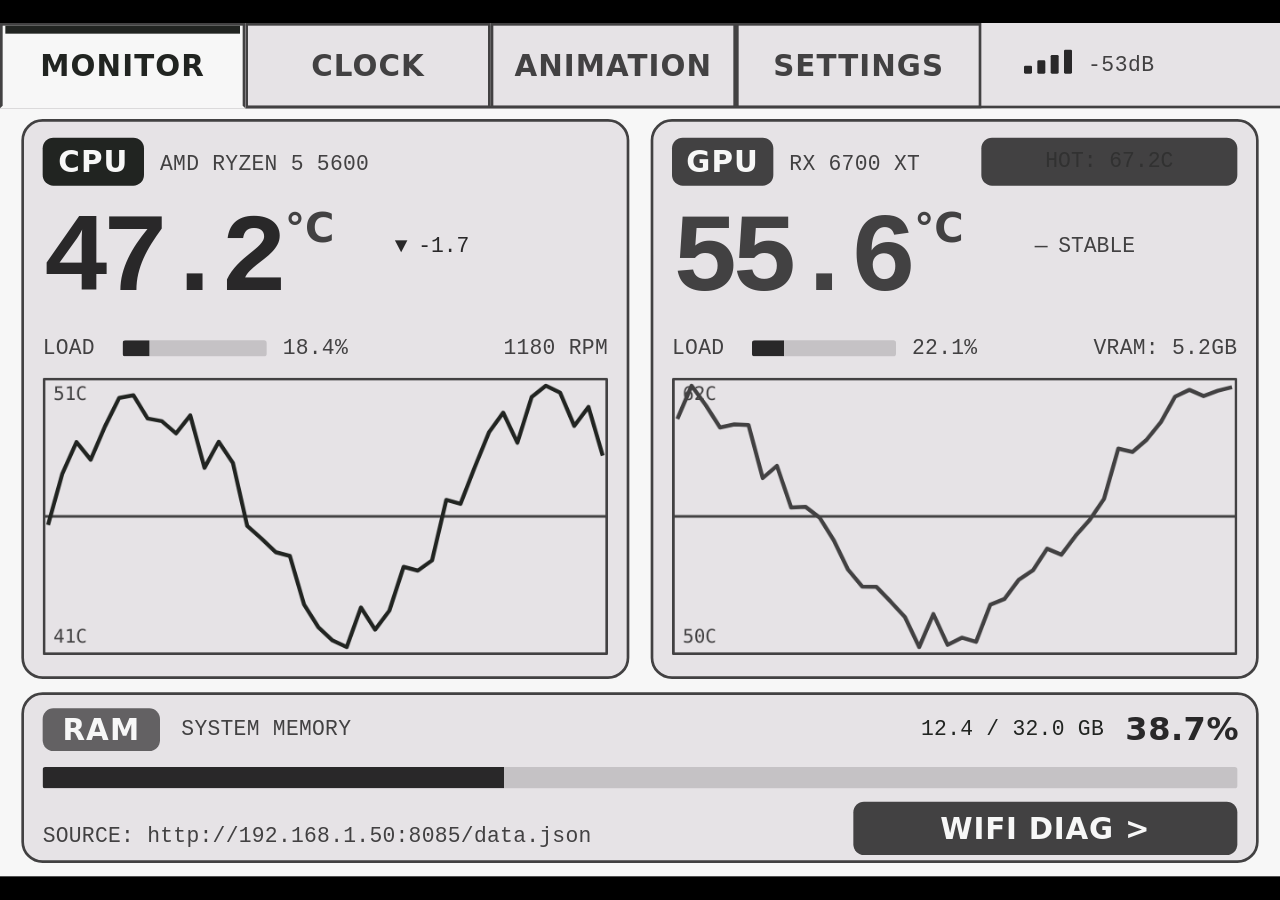
==== commit 1069e64b: "Website: align theme page indicator rows" ====
--- a/web/app.html
+++ b/web/app.html
@@ -194,7 +194,7 @@
                   <div class="settings-viewport" id="settingsViewport" style="left:9px;top:80px;width:462px;height:210px;">
                     <div class="theme-card-list" id="themeCards"></div>
                   </div>
-                  <div class="theme-page-indicator" id="themePageIndicator" style="left:466px;top:85px;height:196px;"></div>
+                  <div class="theme-page-indicator" id="themePageIndicator" style="left:466px;top:84px;height:196px;"></div>
                 </div>
 
                 <div class="rule" style="left:16px;top:292px;width:448px;"></div>
--- a/web/styles.css
+++ b/web/styles.css
@@ -498,9 +498,9 @@
 .tab.active {
   top: 0;
   height: 32px;
-  background: var(--card);
+  background: var(--bg);
   color: var(--white);
-  border-bottom-color: var(--card);
+  border-bottom-color: var(--bg);
   z-index: 2;
 }
 .tab.active::before {
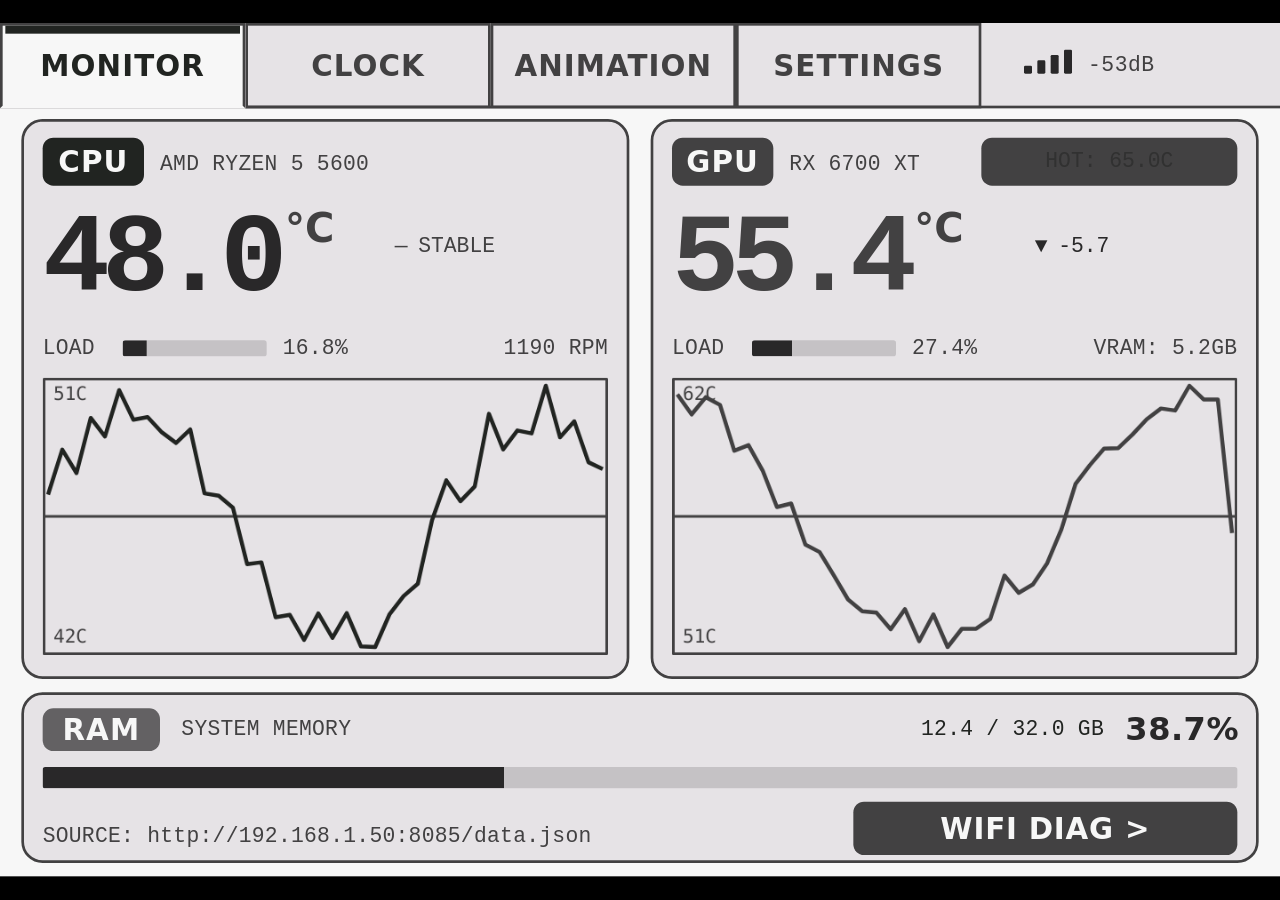
==== commit fa865510: "Website: center theme page indicator in rows" ====
--- a/web/app.html
+++ b/web/app.html
@@ -194,7 +194,7 @@
                   <div class="settings-viewport" id="settingsViewport" style="left:9px;top:80px;width:462px;height:210px;">
                     <div class="theme-card-list" id="themeCards"></div>
                   </div>
-                  <div class="theme-page-indicator" id="themePageIndicator" style="left:466px;top:84px;height:196px;"></div>
+                  <div class="theme-page-indicator" id="themePageIndicator" style="left:466px;top:87px;height:196px;"></div>
                 </div>
 
                 <div class="rule" style="left:16px;top:292px;width:448px;"></div>
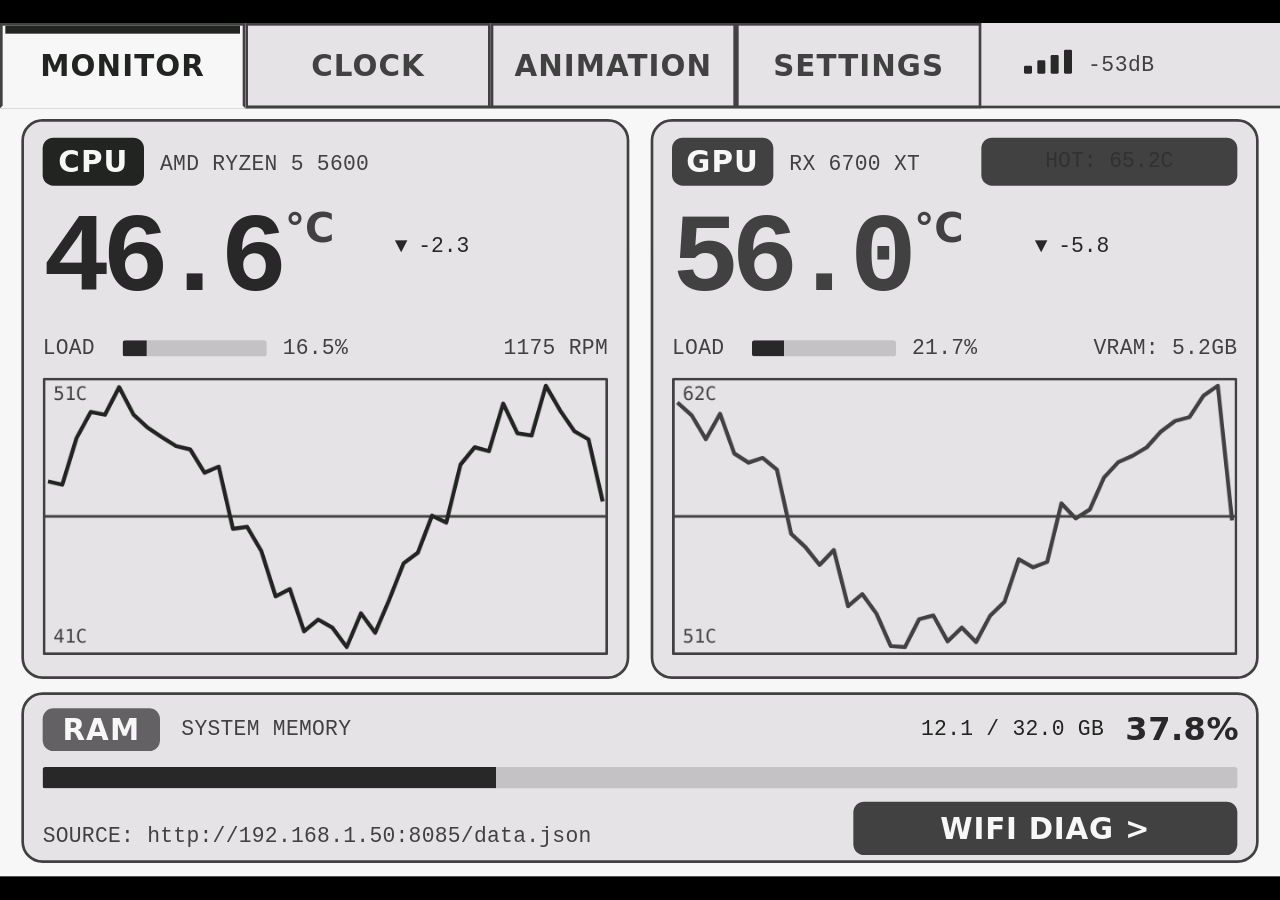
==== commit 99e7a4d0: "Website: fine-tune page indicator alignment" ====
--- a/web/app.html
+++ b/web/app.html
@@ -194,7 +194,7 @@
                   <div class="settings-viewport" id="settingsViewport" style="left:9px;top:80px;width:462px;height:210px;">
                     <div class="theme-card-list" id="themeCards"></div>
                   </div>
-                  <div class="theme-page-indicator" id="themePageIndicator" style="left:466px;top:87px;height:196px;"></div>
+                  <div class="theme-page-indicator" id="themePageIndicator" style="left:466px;top:85px;height:196px;"></div>
                 </div>
 
                 <div class="rule" style="left:16px;top:292px;width:448px;"></div>
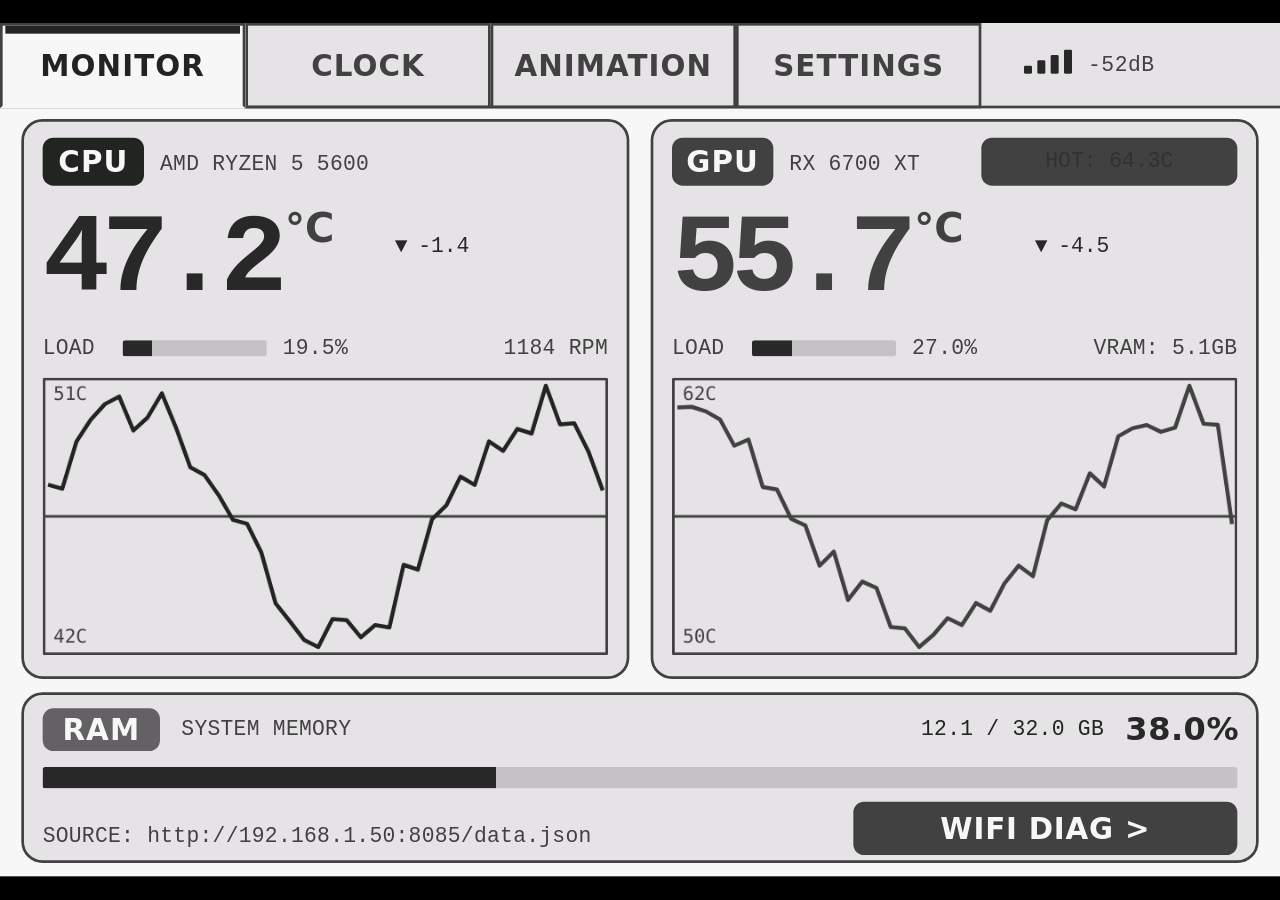
==== commit a0495c89: "Add portfolio site, project README, and Docker packaging" ====
--- a/web/app.html
+++ b/web/app.html
@@ -7,7 +7,7 @@
 <meta name="description" content="Full-screen browser version of the CYD 3.5-inch dashboard: telemetry, Wi-Fi diagnostics, clock, Pomodoro, animations and 18 themes. Use it on a phone or spare laptop." />
 <meta name="theme-color" content="#07080a" />
 <link rel="icon" href="data:image/svg+xml,%3Csvg xmlns='http://www.w3.org/2000/svg' viewBox='0 0 32 32'%3E%3Crect width='32' height='32' rx='7' fill='%230b0d10'/%3E%3Crect x='5' y='8' width='22' height='16' rx='2' fill='%23051f'/%3E%3Crect x='8' y='11' width='7' height='3' fill='%23fc40'/%3E%3Crect x='8' y='16' width='13' height='2' fill='%23ffffff' opacity='.7'/%3E%3C/svg%3E" />
-<link rel="stylesheet" href="styles.css?v=15" />
+<link rel="stylesheet" href="styles.css?v=17" />
 <link rel="stylesheet" href="app.css?v=4" />
 </head>
 <body class="app-page">
@@ -208,6 +208,6 @@
   </section>
 </main>
 
-<script src="app.js?v=16"></script>
+<script src="app.js?v=17"></script>
 </body>
 </html>
--- a/web/styles.css
+++ b/web/styles.css
@@ -383,15 +383,15 @@
 }
 .theme-strip {
   display: flex;
-  flex-wrap: wrap;
+  flex-wrap: nowrap;
   justify-content: center;
-  gap: 7px;
+  gap: 6px;
   margin-top: 16px;
 }
 .theme-dot {
   position: relative;
-  width: 24px;
-  height: 24px;
+  width: 22px;
+  height: 22px;
   padding: 0;
   overflow: hidden;
   border: 2px solid var(--brutal);
@@ -1217,6 +1217,50 @@
   font-weight: 600;
 }
 
+/* overview / notes */
+.brief-grid {
+  display: grid;
+  grid-template-columns: repeat(3, minmax(0, 1fr));
+  gap: 20px;
+}
+.brief-card {
+  min-width: 0;
+  padding: 24px;
+  border: var(--border) solid var(--brutal);
+  border-radius: var(--radius);
+  background: var(--surface);
+  color: var(--ink);
+  box-shadow: var(--shadow);
+  transition: transform .2s ease, box-shadow .2s ease;
+}
+.brief-card:nth-child(2) {
+  background: var(--blue);
+  color: var(--on-accent);
+}
+.brief-card:nth-child(3) {
+  background: var(--orange);
+  color: var(--on-accent-2);
+}
+.brief-card:hover { transform: translate(-2px, -2px); box-shadow: var(--shadow-lg); }
+.brief-no {
+  display: block;
+  margin-bottom: 14px;
+  font-family: var(--mono);
+  font-size: 10px;
+  font-weight: 700;
+  letter-spacing: 1.4px;
+  text-transform: uppercase;
+  opacity: .82;
+}
+.brief-card h3 {
+  margin: 0 0 10px;
+  font-size: 1.15rem;
+  line-height: 1.25;
+  letter-spacing: -.2px;
+  font-weight: 800;
+}
+.brief-card p { margin: 0; font-size: .93rem; line-height: 1.65; }
+
 /* features */
 .feature-grid {
   display: grid;
@@ -1533,6 +1577,8 @@
   .hero-copy { max-width: 760px; }
   .device-column { order: -1; width: 100%; max-width: 640px; margin: 0 auto; }
   .build-grid, .specs-inner { grid-template-columns: 1fr; }
+  .brief-grid { grid-template-columns: repeat(2, minmax(0, 1fr)); }
+  .brief-card:nth-child(3) { grid-column: 1 / -1; }
 }
 @media (max-width: 768px) {
   .site-nav { min-height: 64px; gap: 16px; padding: 10px 18px; }
@@ -1542,6 +1588,8 @@
   .hero h1 { letter-spacing: -1.2px; }
   .hero-stats { grid-template-columns: repeat(2, minmax(0, 1fr)); max-width: 100%; }
   .feature-grid { grid-template-columns: 1fr; }
+  .brief-grid { grid-template-columns: 1fr; }
+  .brief-card:nth-child(3) { grid-column: auto; }
   .feature:nth-child(1),
   .feature:nth-child(6) {
     grid-column: auto;
@@ -1574,6 +1622,12 @@
   .term { box-shadow: 6px 6px 0 var(--brutal-shadow); }
   .term pre { padding: 16px; font-size: 11px; }
   .screen-nav button { padding: 8px 10px; font-size: 10.5px; }
+  .theme-strip {
+    display: grid;
+    grid-template-columns: repeat(9, 22px);
+    gap: 6px;
+    justify-content: center;
+  }
   .theme-dot { width: 22px; height: 22px; }
 }
 @media (max-width: 420px) {
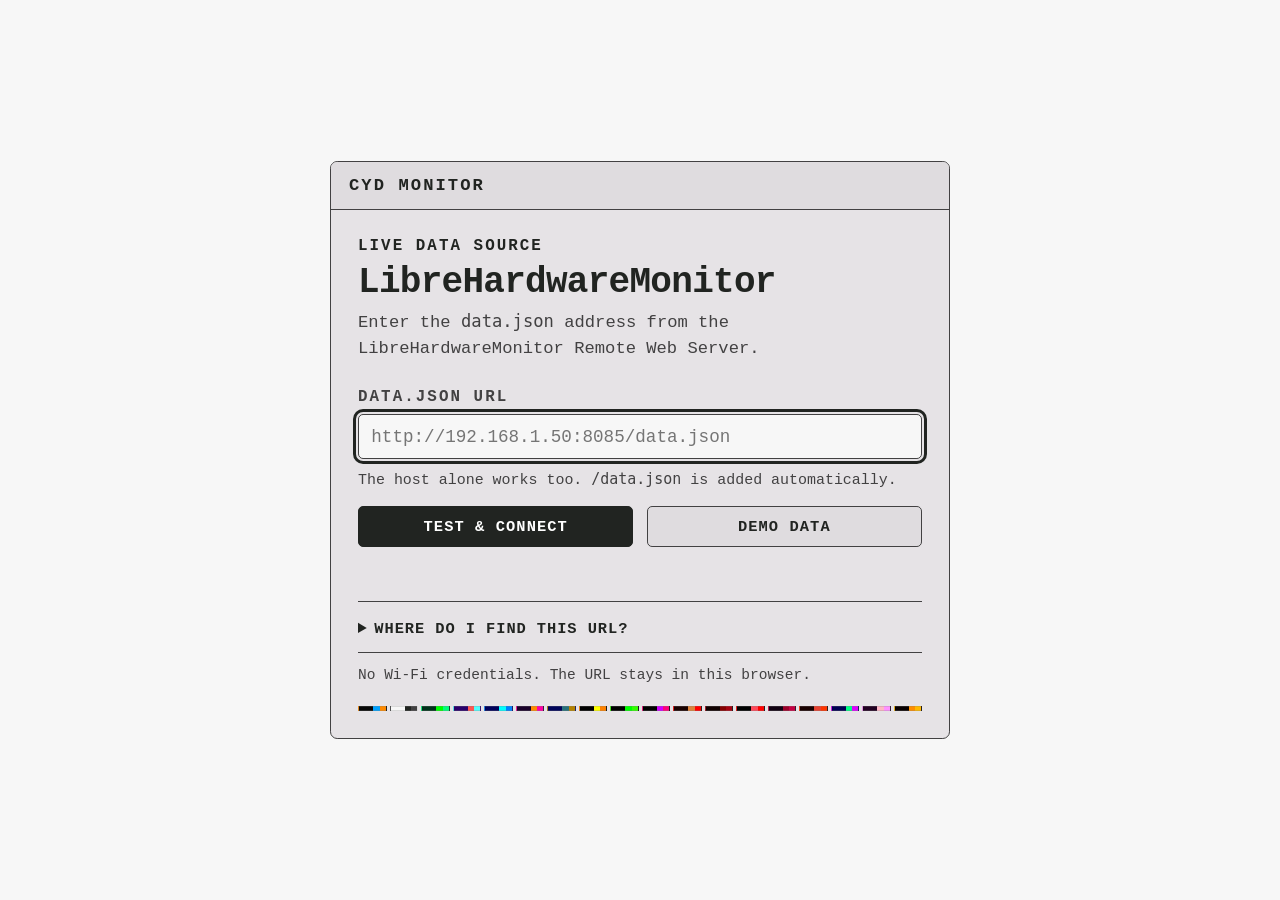
==== commit 83fffb6e: "Add live web app with CYD screens and source settings" ====
--- a/web/app.html
+++ b/web/app.html
@@ -2,212 +2,410 @@
 <html lang="en">
 <head>
 <meta charset="UTF-8" />
-<meta name="viewport" content="width=device-width, initial-scale=1.0" />
-<title>CYD Web App · ESP32 480×320 dashboard</title>
-<meta name="description" content="Full-screen browser version of the CYD 3.5-inch dashboard: telemetry, Wi-Fi diagnostics, clock, Pomodoro, animations and 18 themes. Use it on a phone or spare laptop." />
-<meta name="theme-color" content="#07080a" />
+<meta name="viewport" content="width=device-width, initial-scale=1.0, viewport-fit=cover" />
+<title>CYD Monitor</title>
+<meta name="description" content="The CYD Monitor interface, live in a browser." />
+<meta name="theme-color" id="themeColor" content="#f7f7f7" />
 <link rel="icon" href="data:image/svg+xml,%3Csvg xmlns='http://www.w3.org/2000/svg' viewBox='0 0 32 32'%3E%3Crect width='32' height='32' rx='7' fill='%230b0d10'/%3E%3Crect x='5' y='8' width='22' height='16' rx='2' fill='%23051f'/%3E%3Crect x='8' y='11' width='7' height='3' fill='%23fc40'/%3E%3Crect x='8' y='16' width='13' height='2' fill='%23ffffff' opacity='.7'/%3E%3C/svg%3E" />
-<link rel="stylesheet" href="styles.css?v=17" />
-<link rel="stylesheet" href="app.css?v=4" />
+<link rel="stylesheet" href="app.css?v=11" />
 </head>
-<body class="app-page">
-
-<main class="app-main">
-  <section class="app-stage" aria-label="CYD web interface">
-    <div class="app-screen-frame">
-      <div class="bezel">
-          <div class="viewport" id="viewport">
-            <div class="screen" id="screen">
-
-              <!-- ---------- HEADER ---------- -->
-              <div class="tabs" role="group" aria-label="Device pages">
-                <button class="tab active" data-page="0" aria-pressed="true" style="--tab-accent:var(--a1)"><span>MONITOR</span></button>
-                <button class="tab" data-page="1" aria-pressed="false" style="--tab-accent:var(--a2)"><span>CLOCK</span></button>
-                <button class="tab" data-page="2" aria-pressed="false" style="--tab-accent:var(--cool)"><span>ANIMATION</span></button>
-                <button class="tab" data-page="3" aria-pressed="false" style="--tab-accent:var(--gold)"><span>SETTINGS</span></button>
-                <div class="wifi" aria-hidden="true">
-                  <div class="wifi-bars" id="wifiBars"><i></i><i></i><i></i><i></i></div>
-                  <span class="wifi-label" id="rssiLabel">-52dB</span>
+<body class="app-body">
+<a class="skip-link" href="#main">Skip to screens</a>
+
+<!-- ======================================================================
+     LIVE DATA SOURCE — the browser equivalent of the CYD setup portal
+     ====================================================================== -->
+<div class="setup" id="setup" hidden aria-labelledby="setupTitle">
+  <div class="setup-screen">
+    <header class="setup-bar">
+      <span class="setup-brand">CYD MONITOR</span>
+      <button class="cy-button cy-button--quiet" type="button" id="closeSetup" hidden>CLOSE</button>
+    </header>
+
+    <div class="setup-content">
+      <p class="cy-kicker">LIVE DATA SOURCE</p>
+      <h1 id="setupTitle">LibreHardwareMonitor</h1>
+      <p class="setup-copy">
+        Enter the <code>data.json</code> address from the LibreHardwareMonitor
+        Remote Web Server.
+      </p>
+
+      <form id="setupForm" novalidate>
+        <label class="cy-label" for="sourceUrl">DATA.JSON URL</label>
+        <input
+          id="sourceUrl"
+          name="sourceUrl"
+          type="text"
+          inputmode="url"
+          autocomplete="url"
+          spellcheck="false"
+          placeholder="http://192.168.1.50:8085/data.json"
+          aria-describedby="sourceHint setupStatus"
+          required
+        />
+        <p class="hint" id="sourceHint">
+          The host alone works too. <code>/data.json</code> is added automatically.
+        </p>
+
+        <div class="setup-actions">
+          <button class="cy-button cy-button--primary" type="submit" id="connectBtn">CONNECT</button>
+          <button class="cy-button" type="button" id="demoBtn">DEMO DATA</button>
+        </div>
+
+        <p class="form-status" id="setupStatus" role="status" aria-live="polite"></p>
+      </form>
+
+      <div class="cy-warning" id="secureWarning" hidden>
+        <b>HTTPS page detected.</b> Browsers block an HTTPS page from fetching a
+        local HTTP endpoint. Open this page over HTTP or use an HTTPS proxy.
+      </div>
+
+      <details class="cy-details">
+        <summary>WHERE DO I FIND THIS URL?</summary>
+        <ol>
+          <li>Run LibreHardwareMonitor on the PC that owns the sensors.</li>
+          <li>Open <b>Options → Remote Web Server → Run</b>.</li>
+          <li>Open <code>http://&lt;pc-ip&gt;:8085/data.json</code> on this network.</li>
+          <li>Allow port 8085 through Windows Firewall if needed.</li>
+        </ol>
+        <p>LibreHardwareMonitor sends <code>Access-Control-Allow-Origin: *</code> by default.</p>
+      </details>
+
+      <div class="saved-sources" id="savedSources" hidden>
+        <p class="cy-kicker">RECENT SOURCES</p>
+        <div class="saved-source-list" id="savedSourceList"></div>
+      </div>
+
+      <p class="setup-foot">No Wi-Fi credentials. The URL stays in this browser.</p>
+      <div class="setup-palette" id="setupPalette" aria-hidden="true"></div>
+    </div>
+  </div>
+</div>
+
+<!-- ======================================================================
+     CYD SCREENS
+     ====================================================================== -->
+<div class="app" id="app" hidden>
+  <header class="tabs" role="tablist" aria-label="CYD pages">
+    <button class="nav-button is-active" type="button" data-page="monitor" role="tab" aria-selected="true">MONITOR</button>
+    <button class="nav-button" type="button" data-page="clock" role="tab" aria-selected="false">CLOCK</button>
+    <button class="nav-button" type="button" data-page="animation" role="tab" aria-selected="false">ANIMATION</button>
+    <button class="nav-button" type="button" data-page="settings" role="tab" aria-selected="false">SETTINGS</button>
+    <div class="tab-status" id="statusPill" data-state="demo" title="Data source status" aria-live="polite">
+      <span class="status-dot" aria-hidden="true"></span>
+      <span id="statusText">DEMO</span>
+    </div>
+  </header>
+
+  <main class="app-main" id="main">
+    <div class="mode-banner" id="modeBanner" hidden>
+      <span class="banner-symbol" id="bannerSymbol" aria-hidden="true">!</span>
+      <p id="bannerText"></p>
+      <button class="cy-button cy-button--small" type="button" id="bannerAction">FIX SOURCE</button>
+    </div>
+
+    <!-- ------------------------------------------------------------------
+         MONITOR — hardware / Wi-Fi diagnostics
+         ------------------------------------------------------------------ -->
+    <section class="page page--monitor is-active" data-page="monitor" aria-label="Monitor">
+      <div class="monitor-view monitor-view--hardware" data-monitor-panel="hardware">
+        <div class="monitor-grid">
+          <article class="cy-card metric-card" data-kind="cpu">
+            <header class="cy-card-head">
+              <span class="cy-tag cy-tag--cpu">CPU</span>
+              <div class="cy-card-name">
+                <h2 id="cpuName">WAITING FOR TELEMETRY</h2>
+                <p id="cpuMeta" class="sr-only">No source connected</p>
+              </div>
+              <span class="trend" id="cpuTrend">—</span>
+            </header>
+
+            <div class="cy-readout">
+              <span class="cy-readout-value" id="cpuTemp">--.-</span>
+              <span class="cy-readout-unit">°C</span>
+            </div>
+
+            <div class="cy-load">
+              <span class="cy-label">LOAD</span>
+              <div class="cy-bar"><i id="cpuBar"></i></div>
+              <b id="cpuLoad">--.-%</b>
+              <span class="cy-extra"><span id="cpuFan">-- RPM</span> · <span id="cpuPower">-- W</span></span>
+            </div>
+
+            <div class="cy-chart spark-wrap">
+              <span class="cy-chart-range" id="cpuRange">--</span>
+              <canvas id="cpuSpark" role="img" aria-label="CPU history"></canvas>
+            </div>
+          </article>
+
+          <article class="cy-card metric-card" data-kind="gpu">
+            <header class="cy-card-head">
+              <span class="cy-tag cy-tag--gpu">GPU</span>
+              <div class="cy-card-name">
+                <h2 id="gpuName">WAITING FOR TELEMETRY</h2>
+                <p id="gpuMeta" class="sr-only">No source connected</p>
+              </div>
+              <span class="trend" id="gpuTrend">—</span>
+            </header>
+
+            <div class="cy-readout">
+              <span class="cy-readout-value" id="gpuTemp">--.-</span>
+              <span class="cy-readout-unit" id="gpuUnit">°C</span>
+              <span class="cy-hotspot" id="gpuHot" hidden>HOT --.-°C</span>
+            </div>
+
+            <div class="cy-load">
+              <span class="cy-label">LOAD</span>
+              <div class="cy-bar"><i id="gpuBar"></i></div>
+              <b id="gpuLoad">--.-%</b>
+              <span class="cy-extra">VRAM <span id="gpuVram">--</span> / <span id="gpuVramTotal">--</span></span>
+            </div>
+
+            <div class="cy-chart spark-wrap">
+              <span class="cy-chart-range" id="gpuRange">--</span>
+              <canvas id="gpuSpark" role="img" aria-label="GPU history"></canvas>
+            </div>
+          </article>
+
+          <article class="cy-card cy-ram" data-kind="ram">
+            <div class="cy-ram-head">
+              <span class="cy-tag cy-tag--ram">RAM</span>
+              <span class="cy-label">SYSTEM MEMORY</span>
+              <span class="trend" id="ramTrend" hidden>—</span>
+              <span class="sr-only" id="ramMeta">No source connected</span>
+            </div>
+
+            <div class="cy-ram-body">
+              <div class="cy-ram-big"><span id="ramPct">--.-</span><small>%</small></div>
+              <div class="cy-ram-main">
+                <div class="cy-ram-numbers">
+                  <span><b id="ramUsed">-- GB</b> used</span>
+                  <span><b id="ramTotal">-- GB</b> total</span>
+                  <span id="ramFree">-- GB available</span>
+                  <span class="cy-ram-source" id="ramSource">—</span>
                 </div>
+                <div class="cy-bar cy-bar--large"><i id="ramBar"></i></div>
               </div>
-
-              <!-- ---------- PAGE 0 : MONITOR ---------- -->
-              <section class="page on" data-page="0" aria-label="Hardware monitor">
-                <div class="mon-panel" data-sub="0">
-                  <!-- CPU -->
-                  <div class="card" style="left:8px;top:36px;width:228px;height:210px;"></div>
-                  <div class="badge" style="left:16px;top:43px;width:38px;height:18px;background:var(--a1);color:var(--bg);">CPU</div>
-                  <div class="f1 muted nowrap" id="cpuName" style="left:60px;top:48px;max-width:162px;overflow:hidden;text-overflow:ellipsis;">AMD RYZEN 5 5600</div>
-
-                  <div class="temp-row" style="left:16px;top:65px;">
-                    <span class="f6" id="cpuTemp">--.-</span>
-                    <span class="deg">°C</span>
-                  </div>
-                  <div class="trend" id="cpuTrend" style="left:148px;top:75px;"></div>
-
-                  <div class="f1 muted nowrap" style="left:16px;top:117px;">LOAD</div>
-                  <div class="minibar" style="left:46px;top:119px;width:54px;height:6px;"><i id="cpuBar"></i></div>
-                  <div class="f1 muted nowrap" id="cpuLoad" style="left:106px;top:117px;">--.-%</div>
-                  <div class="f1 muted nowrap" id="cpuExtra" style="left:146px;top:117px;width:82px;text-align:right;">-- W</div>
-
-                  <canvas class="spark" id="cpuSpark" width="636" height="312" style="left:16px;top:133px;"></canvas>
-
-                  <!-- GPU -->
-                  <div class="card" style="left:244px;top:36px;width:228px;height:210px;"></div>
-                  <div class="badge" style="left:252px;top:43px;width:38px;height:18px;background:var(--a2);color:var(--bg);">GPU</div>
-                  <div class="f1 muted nowrap" id="gpuName" style="left:296px;top:48px;max-width:162px;overflow:hidden;text-overflow:ellipsis;">RX 6700 XT</div>
-
-                  <div class="temp-row" style="left:252px;top:65px;">
-                    <span class="f6" id="gpuTemp">--.-</span>
-                    <span class="deg">°C</span>
-                  </div>
-
-                  <div class="hot-pill" id="gpuHot" style="left:368px;top:43px;width:96px;height:18px;">HOT: --.-C</div>
-                  <div class="trend" id="gpuTrend" style="left:388px;top:75px;"></div>
-
-                  <div class="f1 muted nowrap" style="left:252px;top:117px;">LOAD</div>
-                  <div class="minibar" style="left:282px;top:119px;width:54px;height:6px;"><i id="gpuBar"></i></div>
-                  <div class="f1 muted nowrap" id="gpuLoad" style="left:342px;top:117px;">--.-%</div>
-                  <div class="f1 muted nowrap" id="gpuVram" style="left:380px;top:117px;width:84px;text-align:right;">VRAM: --</div>
-
-                  <canvas class="spark" id="gpuSpark" width="636" height="312" style="left:252px;top:133px;"></canvas>
-
-                  <!-- RAM -->
-                  <div class="card" style="left:8px;top:251px;width:464px;height:64px;"></div>
-                  <div class="badge" style="left:16px;top:257px;width:44px;height:16px;background:var(--a3);color:var(--bg);">RAM</div>
-                  <div class="f1 muted nowrap" style="left:68px;top:260px;">SYSTEM MEMORY</div>
-
-                  <div class="f1 nowrap" id="ramUsed" style="left:318px;top:260px;width:96px;text-align:right;color:var(--a1);">-- GB / -- GB</div>
-                  <div class="f2 nowrap" id="ramPct" style="left:422px;top:257px;width:42px;text-align:right;">--.-%</div>
-                  <div class="minibar" style="left:16px;top:279px;width:448px;height:8px;"><i id="ramBar"></i></div>
-
-                  <div class="f1 muted nowrap endpoint" id="endpoint" style="left:16px;top:300px;">SOURCE: http://192.168.1.50:8085/data.json</div>
-                  <button class="chip-btn" id="toDiag" style="left:320px;top:292px;width:144px;height:20px;background:var(--a2);color:var(--bg);">WIFI DIAG &gt;</button>
-                </div>
-
-                <div class="mon-panel" data-sub="1" hidden>
-                  <div class="card" style="left:8px;top:36px;width:464px;height:279px;"></div>
-                  <div class="badge" style="left:16px;top:44px;width:150px;height:22px;background:var(--a1);color:var(--bg);">WIFI DIAGNOSTICS</div>
-                  <div class="rule" style="left:16px;top:74px;width:448px;"></div>
-
-                  <div class="subcard" style="left:16px;top:82px;width:220px;height:100px;">
-                    <div class="card-title" style="color:var(--gold);">LINK QUALITY</div>
-                    <div class="wifi-big" id="signalPct">--%</div>
-                    <div class="f1 muted nowrap" id="rssiLine" style="left:132px;top:30px;">RSSI: -- dBm</div>
-                    <div class="f1 muted nowrap" id="chLine" style="left:132px;top:48px;">CH&nbsp;&nbsp;: --</div>
-                    <div class="f1 muted nowrap" id="ssidLine" style="left:132px;top:66px;">SSID: ----------</div>
-                  </div>
-
-                  <button class="subcard ping-card" id="pingCard" style="left:244px;top:82px;width:220px;height:100px;" aria-label="Cycle ping target">
-                    <div class="card-title" style="color:var(--gold);">LATENCY (PING)</div>
-                    <div class="f1 nowrap" id="pingTarget" style="left:10px;top:26px;color:var(--gold);">TARGET: GOOGLE (8.8.8.8)</div>
-                    <div class="f2 nowrap" id="pingGw" style="left:10px;top:46px;">GATEWAY : -- ms</div>
-                    <div class="f2 nowrap" id="pingSrv" style="left:10px;top:66px;">SERVER&nbsp;&nbsp;: -- ms</div>
-                  </button>
-
-                  <div class="subcard" style="left:16px;top:190px;width:448px;height:92px;">
-                    <div class="card-title" style="color:var(--a3);">NETWORK CONFIGURATION</div>
-                    <div class="f1 muted nowrap" style="left:10px;top:32px;">LOCAL IP&nbsp;&nbsp;&nbsp;: 192.168.1.42</div>
-                    <div class="f1 muted nowrap" style="left:10px;top:50px;">GATEWAY IP&nbsp;: 192.168.1.1</div>
-                    <div class="f1 muted nowrap" style="left:10px;top:68px;">SUBNET MASK: 255.255.255.0</div>
-                    <div class="f1 muted nowrap" style="left:228px;top:32px;">MAC ADDRESS: 24:6F:28:AA:BB:CC</div>
-                    <div class="f1 muted nowrap" style="left:228px;top:50px;">DNS SERVER&nbsp;: 192.168.1.1</div>
-                    <div class="f1 muted nowrap" id="cfgSsid" style="left:228px;top:68px;">SSID&nbsp;&nbsp;&nbsp;&nbsp;&nbsp;&nbsp;: HOME-5G</div>
-                  </div>
-
-                  <div class="f1 muted nowrap" style="left:16px;top:296px;">TAP PING CARD TO SWITCH TARGET</div>
-                  <button class="chip-btn" id="toHw" style="left:320px;top:292px;width:144px;height:20px;background:var(--a1);color:var(--bg);">&lt; HARDWARE</button>
-                </div>
-              </section>
-
-              <!-- ---------- PAGE 1 : CLOCK ---------- -->
-              <section class="page" data-page="1" aria-label="Clock and Pomodoro">
-                <div class="clock-panel" data-sub="0">
-                  <div class="clock-accent" style="left:20px;top:44px;height:26px;background:var(--a1);"></div>
-                  <div class="clock-title" style="left:30px;top:47px;">STANDBY CLOCK</div>
-                  <div class="clock-sub" style="left:30px;top:63px;">NTP SYNCED&nbsp;&nbsp;|&nbsp;&nbsp;GMT+7</div>
-                  <button class="clock-link" id="toPomo" style="left:336px;top:44px;width:126px;height:24px;">POMODORO &gt;</button>
-                  <div class="clock-link-rule" style="left:336px;top:68px;width:126px;background:var(--a1);"></div>
-                  <div class="rule" style="left:20px;top:78px;width:440px;"></div>
-
-                  <div class="clock-label">LOCAL TIME</div>
-                  <div class="clock-time" id="clockTime">00:00:00</div>
-                  <div class="clock-date" id="clockDate">—</div>
-                  <div class="clock-center-rule"></div>
-                  <div class="seconds-track"><i id="secondsBar"></i></div>
-                  <div class="clock-foot"><span>SECONDS</span><span>GMT+7</span></div>
-                </div>
-
-                <div class="clock-panel" data-sub="1" hidden>
-                  <div class="clock-accent" style="left:20px;top:44px;height:26px;background:var(--a2);"></div>
-                  <div class="clock-title" style="left:30px;top:47px;">POMODORO</div>
-                  <div class="clock-sub" style="left:30px;top:63px;">FOCUS TIMER</div>
-                  <button class="clock-link" id="toClock" style="left:376px;top:44px;width:86px;height:24px;">&lt; CLOCK</button>
-                  <div class="clock-link-rule" style="left:376px;top:68px;width:86px;background:var(--a1);"></div>
-                  <div class="rule" style="left:20px;top:78px;width:440px;"></div>
-
-                  <div class="pomo-status" id="pomoStatus" style="left:160px;top:44px;width:160px;height:24px;">READY</div>
-                  <div class="clock-label" style="top:94px;">REMAINING</div>
-                  <div class="pomo-digits" id="pomoDigits">25:00</div>
-                  <button class="stepper" id="pomoMinus" style="left:44px;top:114px;" aria-label="Decrease minutes">−</button>
-                  <button class="stepper" id="pomoPlus" style="left:400px;top:114px;" aria-label="Increase minutes">+</button>
-
-                  <div class="clock-label" style="top:164px;">SESSION</div>
-                  <div class="pomo-blocks" id="pomoBlocks" aria-hidden="true"></div>
-
-                  <button class="preset" data-min="10" style="left:30px;top:218px;">10m</button>
-                  <button class="preset" data-min="15" style="left:140px;top:218px;">15m</button>
-                  <button class="preset" data-min="25" style="left:250px;top:218px;">25m</button>
-                  <button class="preset" data-min="45" style="left:360px;top:218px;">45m</button>
-
-                  <button class="pomo-action" id="pomoStart" style="left:80px;top:254px;width:150px;height:38px;">START</button>
-                  <button class="pomo-action reset" id="pomoReset" style="left:250px;top:254px;width:150px;height:38px;">RESET</button>
-
-                  <div class="f1 muted nowrap" style="left:30px;top:294px;">SESSIONS</div>
-                  <div class="session-dots" id="sessionDots" style="left:202px;top:306px;width:76px;"></div>
-                </div>
-              </section>
-
-              <!-- ---------- PAGE 2 : ANIMATION ---------- -->
-              <section class="page" data-page="2" aria-label="Animations">
-                <div class="anim-stage" id="animStage" style="left:0;top:32px;width:480px;height:288px;">
-                  <canvas id="animCanvas" width="960" height="576"></canvas>
-                </div>
-                <div class="anim-hud" style="left:16px;top:282px;width:448px;height:24px;">
-                  <span id="animHud">MODE: MATRIX RAIN | FPS: 60.0 | TAP SCREEN TO SWITCH ANIMATION</span>
-                </div>
-              </section>
-
-              <!-- ---------- PAGE 3 : SETTINGS ---------- -->
-              <section class="page" data-page="3" aria-label="Settings">
-                <button class="settings-tab active" data-settings-tab="0" role="tab" aria-selected="true" style="left:16px;top:44px;width:220px;height:24px;">NETWORKS</button>
-                <button class="settings-tab" data-settings-tab="1" role="tab" aria-selected="false" style="left:244px;top:44px;width:220px;height:24px;">THEMES</button>
-
-                <div class="rule" style="left:16px;top:78px;width:448px;"></div>
-
-                <div class="settings-panel" data-settings-panel="0">
-                  <div class="network-grid" id="networkGrid"></div>
-                  <button class="chip-btn" id="addNetwork" style="left:16px;top:262px;width:448px;height:26px;background:var(--a1);color:var(--bg);">ADD / CHANGE NETWORK</button>
-                </div>
-
-                <div class="settings-panel" data-settings-panel="1" hidden>
-                  <div class="settings-viewport" id="settingsViewport" style="left:9px;top:80px;width:462px;height:210px;">
-                    <div class="theme-card-list" id="themeCards"></div>
-                  </div>
-                  <div class="theme-page-indicator" id="themePageIndicator" style="left:466px;top:85px;height:196px;"></div>
-                </div>
-
-                <div class="rule" style="left:16px;top:292px;width:448px;"></div>
-                <div class="settings-hint" id="settingsHint">TAP A NETWORK TO CONNECT&nbsp;&nbsp;|&nbsp;&nbsp;HOLD TO FORGET</div>
-              </section>
-
-            </div>
+            </div>
+          </article>
+        </div>
+
+        <footer class="cy-footer">
+          <span class="source-line">
+            <span class="source-badge" id="sourceBadge" data-state="demo"><span aria-hidden="true"></span><b id="sourceBadgeText">DEMO</b></span>
+            <code id="sourceEndpoint">Demo telemetry</code>
+          </span>
+          <button class="cy-footer-button" type="button" data-monitor-view="network">WIFI DIAG &gt;</button>
+        </footer>
+      </div>
+
+      <div class="monitor-view monitor-view--network" data-monitor-panel="network" hidden>
+        <div class="cy-card cy-diag-screen">
+          <header class="cy-diag-title">
+            <span class="cy-tag cy-tag--diag">WIFI DIAGNOSTICS</span>
+            <span class="cy-label">BROWSER FACTS ONLY</span>
+          </header>
+
+          <div class="cy-diag-grid">
+            <section class="cy-diag-box">
+              <h2>LINK QUALITY</h2>
+              <div class="cy-diag-big" id="netOnline">—</div>
+              <dl class="cy-diag-list">
+                <div><dt>EFFECTIVE TYPE</dt><dd id="netEffective">Not exposed</dd></div>
+                <div><dt>DOWNLINK</dt><dd id="netDownlink">Not exposed</dd></div>
+                <div><dt>ROUND TRIP</dt><dd id="netRtt">Not exposed</dd></div>
+                <div><dt>DATA SAVER</dt><dd id="netSaveData">Not exposed</dd></div>
+              </dl>
+            </section>
+
+            <section class="cy-diag-box">
+              <h2>LATENCY (PING)</h2>
+              <div class="cy-diag-big" id="netLatency">—</div>
+              <dl class="cy-diag-list">
+                <div><dt>HTTP STATUS</dt><dd id="netHttp">—</dd></div>
+                <div><dt>CONTENT TYPE</dt><dd id="netContentType">—</dd></div>
+                <div><dt>LAST SUCCESS</dt><dd id="netLastSuccess">—</dd></div>
+                <div><dt>LAST ERROR</dt><dd id="netLastError">—</dd></div>
+              </dl>
+            </section>
+
+            <section class="cy-diag-box cy-diag-box--wide">
+              <h2>SOURCE CONFIGURATION</h2>
+              <div class="cy-source-config">
+                <div><span>ENDPOINT</span><code id="netEndpoint">—</code></div>
+                <div><span>PAGE</span><code id="netProtocol">—</code></div>
+                <div><span>SOURCE</span><code id="sourceUpdated">—</code></div>
+                <div><span>SENSORS</span><code id="sourceSensors">—</code></div>
+                <div><span>LHM</span><code id="sourceVersion">—</code></div>
+                <div><span>RESPONSE</span><code id="sourceLatency">—</code></div>
+              </div>
+              <p class="cy-diag-warning" id="mixedContentWarning" hidden>
+                HTTPS pages cannot fetch an HTTP LibreHardwareMonitor endpoint.
+              </p>
+              <p class="cy-source-note" id="sourceNote"></p>
+            </section>
+
+            <section class="cy-diag-box cy-diag-box--wide cy-diag-log">
+              <h2>RECENT FETCHES</h2>
+              <ol class="request-log" id="requestLog">
+                <li class="request-empty">No live requests yet.</li>
+              </ol>
+            </section>
           </div>
-        </div>
-      </div>
-  </section>
-</main>
-
-<script src="app.js?v=17"></script>
+
+          <footer class="cy-diag-foot">
+            <div class="cy-diag-actions">
+              <button class="cy-button cy-button--small" type="button" id="refreshButton2">REFRESH NOW</button>
+              <button class="cy-button cy-button--small" type="button" id="copyDiagnostics">COPY DIAGNOSTICS</button>
+            </div>
+            <button class="cy-footer-button" type="button" data-monitor-view="hardware">&lt; HARDWARE</button>
+          </footer>
+        </div>
+      </div>
+    </section>
+
+    <!-- ------------------------------------------------------------------
+         CLOCK — standby clock / Pomodoro
+         ------------------------------------------------------------------ -->
+    <section class="page page--clock" data-page="clock" aria-label="Clock">
+      <div class="clock-screen">
+        <div class="clock-view" id="clockView">
+          <header class="cy-subhead">
+            <i class="cy-subhead-bar" aria-hidden="true"></i>
+            <div>
+              <h2>STANDBY CLOCK</h2>
+              <p>LOCAL TIME · <span id="clockOffset">GMT+0</span></p>
+            </div>
+            <span class="cy-chip" id="timeZoneChip">LOCAL</span>
+            <button class="cy-link" type="button" id="clockToPomodoro">POMODORO &gt;</button>
+          </header>
+
+          <div class="clock-main">
+            <span class="cy-label">LOCAL TIME</span>
+            <div class="clock-time" id="clockTime">00:00:00</div>
+            <p class="clock-date" id="clockDate">—</p>
+            <span class="clock-zone" id="clockZone">LOCAL</span>
+          </div>
+
+          <div class="seconds-track" aria-hidden="true"><i id="secondsBar"></i></div>
+          <footer class="clock-foot">
+            <span>SECONDS</span>
+            <span id="clockSeconds">00</span>
+            <span id="clockOffsetFoot">GMT+0</span>
+          </footer>
+        </div>
+
+        <div class="clock-view" id="pomoView" hidden>
+          <header class="cy-subhead">
+            <i class="cy-subhead-bar cy-subhead-bar--warm" aria-hidden="true"></i>
+            <div>
+              <h2>POMODORO</h2>
+              <p>FOCUS TIMER</p>
+            </div>
+            <span class="pomo-status" id="pomoStatus">READY</span>
+            <button class="cy-link" type="button" id="pomodoroToClock">&lt; CLOCK</button>
+          </header>
+
+          <div class="pomo-main">
+            <span class="cy-label">REMAINING</span>
+            <div class="pomo-digits" id="pomoDigits" aria-live="polite">25:00</div>
+            <div class="pomo-progress" id="pomoBlocks" aria-hidden="true"></div>
+          </div>
+
+          <div class="pomo-controls">
+            <button class="cy-step" type="button" id="pomoMinus" aria-label="Decrease minutes">−</button>
+            <div class="pomo-presets" role="group" aria-label="Pomodoro presets">
+              <button class="preset" type="button" data-min="10">10m</button>
+              <button class="preset" type="button" data-min="15">15m</button>
+              <button class="preset is-selected" type="button" data-min="25">25m</button>
+              <button class="preset" type="button" data-min="45">45m</button>
+            </div>
+            <button class="cy-step" type="button" id="pomoPlus" aria-label="Increase minutes">+</button>
+          </div>
+
+          <div class="pomo-actions">
+            <button class="cy-button cy-button--primary" type="button" id="pomoStart">START</button>
+            <button class="cy-button" type="button" id="pomoReset">RESET</button>
+          </div>
+
+          <footer class="pomo-footer">
+            <span>SESSIONS <b id="pomoSessions">0</b></span>
+            <span class="session-dots" id="sessionDots" aria-label="Completed sessions"></span>
+          </footer>
+        </div>
+      </div>
+    </section>
+
+    <!-- ------------------------------------------------------------------
+         ANIMATION
+         ------------------------------------------------------------------ -->
+    <section class="page page--animation" data-page="animation" aria-label="Animation">
+      <div class="animation-stage" id="animStage" role="button" tabindex="0" aria-label="Animation. Click or press Enter to switch animation.">
+        <canvas id="animCanvas"></canvas>
+        <div class="animation-hud">
+          <span id="animHud">MODE: MATRIX RAIN | FPS: --</span>
+          <span class="animation-hint">TAP SCREEN TO SWITCH ANIMATION</span>
+        </div>
+      </div>
+    </section>
+
+    <!-- ------------------------------------------------------------------
+         SETTINGS — sources / themes
+         ------------------------------------------------------------------ -->
+    <section class="page page--settings" data-page="settings" aria-label="Settings">
+      <div class="settings-screen">
+        <div class="settings-tabs" role="tablist" aria-label="Settings sections">
+          <button class="settings-tab is-active" type="button" data-settings-tab="source" role="tab" aria-selected="true">SOURCES</button>
+          <button class="settings-tab" type="button" data-settings-tab="themes" role="tab" aria-selected="false">THEMES</button>
+        </div>
+
+        <div class="settings-panel" data-settings-panel="source">
+          <div class="source-grid" id="sourceGrid"></div>
+          <p class="source-empty" id="sourceEmpty">
+            NO SAVED SOURCES
+            <span>USE ADD / CHANGE SOURCE BELOW</span>
+          </p>
+
+          <button class="cy-button cy-button--primary settings-main-action" type="button" id="settingsSource">ADD / CHANGE SOURCE</button>
+
+          <footer class="source-foot">
+            <span class="source-hint">TAP A SOURCE TO CONNECT</span>
+            <label class="source-interval" for="intervalSelect">
+              <span>REFRESH</span>
+              <select id="intervalSelect" class="cy-select">
+                <option value="1000">1 SECOND</option>
+                <option value="2000">2 SECONDS</option>
+                <option value="3000">3 SECONDS</option>
+                <option value="5000">5 SECONDS</option>
+                <option value="10000">10 SECONDS</option>
+                <option value="30000">30 SECONDS</option>
+              </select>
+            </label>
+            <button class="cy-link source-diagnostics" type="button" id="settingsDiagnostics">NETWORK VIEW &gt;</button>
+          </footer>
+
+          <p class="settings-note" id="settingsSourceNote" hidden></p>
+        </div>
+
+        <div class="settings-panel" data-settings-panel="themes" hidden>
+          <div class="theme-grid" id="themeGrid"></div>
+          <footer class="theme-foot">
+            <span class="theme-hint">TAP A THEME TO APPLY · <b id="themeCurrent">E-INK</b></span>
+            <span class="theme-pager">
+              <button class="cy-button cy-button--small" type="button" id="themePrev">←</button>
+              <span id="themePageLabel">1 / 3</span>
+              <button class="cy-button cy-button--small" type="button" id="themeNext">→</button>
+            </span>
+          </footer>
+        </div>
+      </div>
+    </section>
+  </main>
+</div>
+
+<div class="toast" id="toast" role="status" aria-live="polite" hidden></div>
+
+<script src="theme-data.js?v=1"></script>
+<script src="app-live.js?v=6"></script>
 </body>
 </html>
--- a/web/app.css
+++ b/web/app.css
@@ -1,39 +1,1663 @@
 /* ==========================================================================
-   CYD web app — the 480×320 interface, filling the page
+   CYD Monitor Web — the CYD screens, filling the browser
+   Theme variables are written by app-live.js from the shared RGB565 palettes.
    ========================================================================== */
 
-.app-page {
-  height: 100vh;
+:root {
+  --bg: #f7f7f7;
+  --bg-deep: #e8e7e8;
+  --surface: #ffffff;
+  --surface-2: #efedef;
+  --surface-3: #dcdadc;
+  --ink: #1e201e;
+  --muted: #5b5d5b;
+  --line: #b8b6b8;
+  --line-strong: #767476;
+  --accent: #243f8f;
+  --accent-2: #8f2f06;
+  --accent-3: #474747;
+  --gold: #755f00;
+  --cool: #166f77;
+  --warm: #a04d00;
+  --hot: #b01524;
+  --ok: #15803d;
+  --warn: #b45309;
+  --bad: #b91c1c;
+  --on-accent: #ffffff;
+  --on-accent-2: #ffffff;
+  --on-accent-3: #ffffff;
+  --topbar: rgba(247, 247, 247, 0.94);
+  --shadow-color: rgba(30, 32, 30, 0.16);
+
+  --font-mono: "Cascadia Mono", "Cascadia Code", ui-monospace, SFMono-Regular, Consolas, "Liberation Mono", monospace;
+  --radius: clamp(5px, 0.8vmin, 10px);
+  --gap: clamp(7px, 1.1vmin, 16px);
+  --pad: clamp(9px, 1.35vmin, 20px);
+  --tab-h: clamp(44px, 6.6vh, 66px);
+  color-scheme: light;
+}
+
+*,
+*::before,
+*::after { box-sizing: border-box; }
+
+[hidden] { display: none !important; }
+
+html,
+body {
+  height: 100%;
+  margin: 0;
+}
+
+html {
+  background: var(--bg);
+  font-size: clamp(17px, 0.9vw + 11px, 22px);
+  -webkit-text-size-adjust: 100%;
+}
+
+body {
+  background: var(--bg);
+  color: var(--ink);
+  font-family: var(--font-mono);
+  -webkit-font-smoothing: antialiased;
+  text-rendering: optimizeLegibility;
+}
+
+button,
+input,
+select,
+textarea { font: inherit; }
+
+button { color: inherit; }
+a { color: inherit; }
+img,
+canvas { max-width: 100%; }
+
+::selection {
+  background: var(--accent);
+  color: var(--on-accent);
+}
+
+.sr-only {
+  position: absolute !important;
+  width: 1px;
+  height: 1px;
+  padding: 0;
+  margin: -1px;
+  overflow: hidden;
+  clip: rect(0, 0, 0, 0);
+  white-space: nowrap;
+  border: 0;
+}
+
+.skip-link {
+  position: fixed;
+  top: 8px;
+  left: 8px;
+  z-index: 300;
+  padding: 10px 14px;
+  background: var(--accent);
+  color: var(--on-accent);
+  font: 700 0.78rem/1 var(--font-mono);
+  text-decoration: none;
+  transform: translateY(-180%);
+}
+.skip-link:focus { transform: none; }
+
+:focus-visible {
+  outline: 3px solid var(--accent);
+  outline-offset: 2px;
+}
+
+.cy-kicker,
+.cy-label {
+  margin: 0;
+  color: var(--muted);
+  font: 700 clamp(0.72rem, 1.1vmin, 0.9rem)/1.2 var(--font-mono);
+  letter-spacing: 0.13em;
+  text-transform: uppercase;
+}
+
+.cy-kicker { color: var(--accent); }
+
+.settings-endpoint,
+.settings-note,
+.settings-copy { overflow-wrap: anywhere; }
+
+/* ==========================================================================
+   BUTTONS AND CONTROLS
+   ========================================================================== */
+
+.cy-button,
+.cy-footer-button,
+.cy-link,
+.cy-step,
+.preset {
+  appearance: none;
+  border-radius: calc(var(--radius) * 0.7);
+  font-family: var(--font-mono);
+  font-weight: 700;
+  text-transform: uppercase;
+  cursor: pointer;
+  transition: background 120ms ease, color 120ms ease, border-color 120ms ease, filter 120ms ease;
+}
+
+.cy-button {
+  min-height: clamp(34px, 4.6vh, 46px);
+  padding: 0.55em 1em;
+  border: 1px solid var(--line-strong);
+  background: var(--surface-2);
+  color: var(--ink);
+  font-size: clamp(0.7rem, 1.2vmin, 0.95rem);
+  letter-spacing: 0.07em;
+}
+.cy-button:hover { background: var(--surface-3); }
+.cy-button:disabled {
+  cursor: not-allowed;
+  opacity: 0.45;
+}
+.cy-button--primary {
+  border-color: var(--accent);
+  background: var(--accent);
+  color: var(--on-accent);
+}
+.cy-button--primary:hover { background: var(--accent); filter: brightness(1.1); }
+.cy-button--danger {
+  border-color: var(--bad);
+  background: transparent;
+  color: var(--bad);
+}
+.cy-button--quiet {
+  min-height: 34px;
+  padding: 0.35em 0.6em;
+  border-color: var(--line);
+  background: transparent;
+  color: var(--muted);
+  font-size: 0.7rem;
+}
+.cy-button--small {
+  min-height: 32px;
+  padding: 0.35em 0.7em;
+  font-size: clamp(0.66rem, 1.05vmin, 0.86rem);
+}
+
+.cy-footer-button {
+  flex: 0 0 auto;
+  min-height: clamp(28px, 3.6vh, 38px);
+  padding: 0.45em 1em;
+  border: 1px solid var(--accent-2);
+  background: var(--accent-2);
+  color: var(--on-accent-2);
+  font-size: clamp(0.68rem, 1.15vmin, 0.92rem);
+  letter-spacing: 0.06em;
+}
+.cy-footer-button:hover { filter: brightness(1.1); }
+
+.cy-link {
+  margin-left: auto;
+  padding: 0.4em 0;
+  border: 0;
+  background: transparent;
+  color: var(--accent);
+  font-size: clamp(0.7rem, 1.2vmin, 0.95rem);
+  letter-spacing: 0.06em;
+}
+.cy-link:hover { text-decoration: underline; text-underline-offset: 3px; }
+
+.cy-step {
+  width: clamp(32px, 4.5vh, 42px);
+  height: clamp(32px, 4.5vh, 42px);
+  flex: 0 0 auto;
+  border: 1px solid var(--line-strong);
+  border-radius: 50%;
+  background: var(--surface-2);
+  color: var(--ink);
+  font-size: clamp(1rem, 2vmin, 1.35rem);
+  line-height: 1;
+}
+.cy-step:hover:not(:disabled) { background: var(--surface-3); }
+.cy-step:disabled { opacity: 0.4; cursor: not-allowed; }
+
+.preset {
+  min-height: clamp(34px, 4.4vh, 46px);
+  padding: 0.35em 0.6em;
+  border: 1px solid var(--line-strong);
+  background: var(--surface-2);
+  color: var(--ink);
+  font-size: clamp(0.7rem, 1.2vmin, 0.95rem);
+}
+.preset:hover:not(:disabled) { background: var(--surface-3); }
+.preset.is-selected {
+  border-color: var(--accent);
+  background: var(--accent);
+  color: var(--on-accent);
+}
+.preset:disabled { opacity: 0.45; cursor: not-allowed; }
+
+.cy-chip {
+  flex: 0 0 auto;
+  padding: 0.3em 0.55em;
+  border: 1px solid var(--line-strong);
+  border-radius: 3px;
+  background: var(--surface-2);
+  color: var(--muted);
+  font-size: clamp(0.64rem, 1.05vmin, 0.84rem);
+  letter-spacing: 0.08em;
+  white-space: nowrap;
+}
+
+.cy-select {
+  width: 100%;
+  min-height: clamp(34px, 4.4vh, 44px);
+  margin-top: 0.4em;
+  padding: 0.4em 0.6em;
+  border: 1px solid var(--line-strong);
+  border-radius: calc(var(--radius) * 0.7);
+  background: var(--surface-2);
+  color: var(--ink);
+  font-family: var(--font-mono);
+  font-size: clamp(0.72rem, 1.15vmin, 0.95rem);
+}
+
+/* ==========================================================================
+   SETUP PORTAL
+   ========================================================================== */
+
+.setup {
+  min-height: 100dvh;
+  display: grid;
+  place-items: center;
+  padding: clamp(10px, 2.5vmin, 28px);
+  background: var(--bg);
+}
+
+.setup-screen {
+  width: min(100%, 620px);
+  max-height: 96dvh;
+  overflow: auto;
+  border: 1px solid var(--line-strong);
+  border-radius: var(--radius);
+  background: var(--surface);
+}
+
+.setup-bar {
+  display: flex;
+  align-items: center;
+  justify-content: space-between;
+  gap: 10px;
+  padding: clamp(10px, 1.6vmin, 16px) clamp(12px, 2vmin, 20px);
+  border-bottom: 1px solid var(--line-strong);
+  background: var(--surface-2);
+}
+.setup-brand {
+  color: var(--ink);
+  font-size: clamp(0.78rem, 1.3vmin, 1rem);
+  font-weight: 800;
+  letter-spacing: 0.12em;
+}
+
+.setup-content {
+  padding: clamp(14px, 3vmin, 30px);
+}
+
+.setup-content h1 {
+  margin: 0.22em 0 0.15em;
+  color: var(--ink);
+  font-size: clamp(1.3rem, 4vmin, 2.4rem);
+  line-height: 1.05;
+  letter-spacing: -0.02em;
+}
+
+.setup-copy {
+  margin: 0 0 1.2em;
+  color: var(--muted);
+  font-size: clamp(0.78rem, 1.25vmin, 1rem);
+  line-height: 1.55;
+}
+
+.setup-content form { display: block; }
+
+.setup-content input {
+  width: 100%;
+  min-height: clamp(38px, 5vh, 48px);
+  margin-top: 0.35em;
+  padding: 0.6em 0.7em;
+  border: 1px solid var(--line-strong);
+  border-radius: calc(var(--radius) * 0.7);
+  background: var(--bg);
+  color: var(--ink);
+  font-size: clamp(0.8rem, 1.2vmin, 1rem);
+}
+
+.hint {
+  margin: 0.55em 0 1em;
+  color: var(--muted);
+  font-size: clamp(0.68rem, 0.95vmin, 0.88rem);
+  line-height: 1.5;
+}
+
+.setup-actions {
+  display: grid;
+  grid-template-columns: 1fr 1fr;
+  gap: 0.6em;
+}
+
+.form-status {
+  min-height: 1.2em;
+  margin: 0.8em 0 0;
+  color: var(--muted);
+  font-size: clamp(0.72rem, 1.05vmin, 0.94rem);
+  line-height: 1.45;
+}
+.form-status.is-error { color: var(--bad); }
+.form-status.is-success { color: var(--ok); }
+.form-status.is-busy { color: var(--accent); }
+
+.cy-warning {
+  margin-top: 1em;
+  padding: 0.7em 0.8em;
+  border: 1px solid var(--warn);
+  border-radius: calc(var(--radius) * 0.7);
+  color: var(--warn);
+  font-size: clamp(0.72rem, 1.05vmin, 0.94rem);
+  line-height: 1.5;
+}
+
+.cy-details {
+  margin-top: 1em;
+  border-top: 1px solid var(--line);
+  padding-top: 0.8em;
+}
+.cy-details summary {
+  cursor: pointer;
+  color: var(--accent);
+  font-size: clamp(0.7rem, 1.05vmin, 0.88rem);
+  font-weight: 700;
+  letter-spacing: 0.06em;
+}
+.cy-details ol {
+  margin: 0.7em 0 0;
+  padding-left: 1.3em;
+  color: var(--muted);
+  font-size: clamp(0.7rem, 1.05vmin, 0.88rem);
+  line-height: 1.55;
+}
+.cy-details p {
+  margin: 0.7em 0 0;
+  color: var(--muted);
+  font-size: clamp(0.7rem, 1.05vmin, 0.88rem);
+  line-height: 1.5;
+}
+
+.saved-sources {
+  margin-top: 1em;
+  padding-top: 0.8em;
+  border-top: 1px solid var(--line);
+}
+.saved-source-list {
+  display: grid;
+  gap: 0.4em;
+  margin-top: 0.55em;
+}
+.saved-source {
+  display: flex;
+  align-items: stretch;
+  gap: 0.35em;
+}
+.saved-source > button:first-child {
+  flex: 1;
+  min-width: 0;
+  padding: 0.5em 0.6em;
+  border: 1px solid var(--line);
+  border-radius: calc(var(--radius) * 0.6);
+  background: var(--surface-2);
+  color: var(--ink);
+  font-size: clamp(0.7rem, 1.05vmin, 0.88rem);
+  text-align: left;
+  overflow: hidden;
+  text-overflow: ellipsis;
+  white-space: nowrap;
+  cursor: pointer;
+}
+.saved-source > button:first-child:hover { background: var(--surface-3); }
+.saved-remove {
+  width: 32px;
+  border: 1px solid var(--line);
+  border-radius: calc(var(--radius) * 0.6);
+  background: transparent;
+  color: var(--bad);
+  cursor: pointer;
+}
+
+.setup-foot {
+  margin: 1em 0 0;
+  padding-top: 0.8em;
+  border-top: 1px solid var(--line);
+  color: var(--muted);
+  font-size: clamp(0.66rem, 0.95vmin, 0.86rem);
+  line-height: 1.5;
+}
+
+.setup-palette {
+  display: flex;
+  gap: 3px;
+  margin-top: 0.9em;
+}
+.setup-palette i {
+  flex: 1;
+  height: 5px;
+  border: 1px solid rgba(128, 128, 128, 0.25);
+}
+
+/* ==========================================================================
+   APP SHELL AND HEADER TABS
+   ========================================================================== */
+
+.app {
   height: 100dvh;
-  overflow: hidden;
-  background: #000;
+  display: grid;
+  grid-template-rows: var(--tab-h) minmax(0, 1fr);
+  background: var(--bg);
+}
+
+.tabs {
+  display: flex;
+  align-items: stretch;
+  min-width: 0;
+  border-bottom: 1px solid var(--line-strong);
+  background: var(--surface-2);
+}
+
+.nav-button {
+  --tab-accent: var(--accent);
+  flex: 1 1 0;
+  min-width: 0;
+  padding: 0.4em 0.35em;
+  border: 0;
+  border-right: 1px solid var(--line-strong);
+  background: var(--surface-2);
+  color: var(--muted);
+  font-size: clamp(0.72rem, 1.45vmin, 1rem);
+  font-weight: 700;
+  letter-spacing: 0.05em;
+  cursor: pointer;
+  overflow: hidden;
+  text-overflow: ellipsis;
+  white-space: nowrap;
+}
+.nav-button:nth-child(2) { --tab-accent: var(--accent-2); }
+.nav-button:nth-child(3) { --tab-accent: var(--cool); }
+.nav-button:nth-child(4) { --tab-accent: var(--gold); }
+
+.nav-button:hover { background: var(--surface-3); color: var(--ink); }
+.nav-button.is-active {
+  background: var(--bg);
+  color: var(--ink);
+  box-shadow: inset 0 4px 0 var(--tab-accent);
+}
+
+.tab-status {
+  flex: 0 0 clamp(48px, 8.5vw, 110px);
+  display: flex;
+  align-items: center;
+  justify-content: center;
+  gap: 0.4em;
+  padding: 0 0.45em;
+  border-left: 1px solid var(--line-strong);
+  color: var(--muted);
+  font-size: clamp(0.72rem, 1.05vmin, 0.9rem);
+  font-weight: 700;
+  letter-spacing: 0.06em;
+}
+.status-dot {
+  width: 7px;
+  height: 7px;
+  flex: 0 0 auto;
+  border-radius: 50%;
+  background: var(--muted);
+}
+.tab-status[data-state="live"] { color: var(--cool); }
+.tab-status[data-state="live"] .status-dot { background: var(--cool); }
+.tab-status[data-state="demo"] { color: var(--gold); }
+.tab-status[data-state="demo"] .status-dot { background: var(--gold); }
+.tab-status[data-state="connecting"] { color: var(--accent); }
+.tab-status[data-state="connecting"] .status-dot { background: var(--accent); animation: pulse 1s infinite; }
+.tab-status[data-state="stale"],
+.tab-status[data-state="error"] { color: var(--hot); }
+.tab-status[data-state="stale"] .status-dot,
+.tab-status[data-state="error"] .status-dot { background: var(--hot); }
+
+@keyframes pulse {
+  50% { opacity: 0.25; }
 }
 
 .app-main {
-  display: flex;
+  min-height: 0;
+  min-width: 0;
+  padding: var(--pad);
+  display: flex;
+  flex-direction: column;
+  gap: var(--gap);
+}
+
+.page {
+  display: none;
+  flex: 1;
+  min-height: 0;
+  min-width: 0;
+}
+.page.is-active { display: flex; flex-direction: column; }
+
+.mode-banner {
+  position: static;
+  flex: 0 0 auto;
+  width: 100%;
+  display: flex;
+  align-items: center;
+  gap: 0.55em;
+  padding: 0.55em 0.7em;
+  border: 1px solid var(--warn);
+  border-radius: var(--radius);
+  background: var(--surface);
+  color: var(--warn);
+  font-size: clamp(0.7rem, 1.15vmin, 0.9rem);
+  line-height: 1.4;
+}
+.mode-banner p { margin: 0; flex: 1; }
+.mode-banner[data-state="demo"] { border-color: var(--gold); color: var(--gold); }
+.mode-banner[data-state="error"] { border-color: var(--hot); color: var(--hot); }
+.banner-symbol {
+  display: grid;
+  place-items: center;
+  width: 1.55em;
+  height: 1.55em;
+  flex: 0 0 auto;
+  border: 1px solid currentColor;
+  border-radius: 50%;
+  font-weight: 700;
+}
+
+/* ==========================================================================
+   CARDS AND MONITOR
+   ========================================================================== */
+
+.cy-card {
+  min-width: 0;
+  border: 1px solid var(--line-strong);
+  border-radius: var(--radius);
+  background: var(--surface);
+}
+
+.monitor-view {
+  flex: 1;
+  min-height: 0;
+  display: flex;
+  flex-direction: column;
+}
+
+.monitor-grid {
+  flex: 1;
+  min-height: 0;
+  display: grid;
+  grid-template-columns: repeat(2, minmax(0, 1fr));
+  grid-template-rows: auto auto;
+  align-content: center;
+  gap: var(--gap);
+}
+
+.metric-card {
+  display: flex;
+  flex-direction: column;
+  min-height: 0;
+  padding: var(--pad);
+}
+
+.cy-card-head {
+  display: flex;
+  align-items: center;
+  gap: 0.55em;
+  min-width: 0;
+}
+
+.cy-tag {
+  flex: 0 0 auto;
+  padding: 0.28em 0.55em;
+  border-radius: 3px;
+  background: var(--accent);
+  color: var(--on-accent);
+  font-size: clamp(0.68rem, 1.1vmin, 0.9rem);
+  font-weight: 800;
+  letter-spacing: 0.08em;
+  line-height: 1.1;
+}
+.cy-tag--cpu { background: var(--accent); color: var(--on-accent); }
+.cy-tag--gpu { background: var(--accent-2); color: var(--on-accent-2); }
+.cy-tag--ram { background: var(--accent-3); color: var(--on-accent-3); }
+.cy-tag--diag { background: var(--accent); color: var(--on-accent); }
+
+.cy-card-name {
+  flex: 1;
+  min-width: 0;
+}
+.cy-card-name h2 {
+  margin: 0;
+  color: var(--muted);
+  font-size: clamp(0.72rem, 1.25vmin, 1rem);
+  font-weight: 700;
+  letter-spacing: 0.04em;
+  line-height: 1.2;
+  overflow: hidden;
+  text-overflow: ellipsis;
+  white-space: nowrap;
+}
+
+.trend {
+  flex: 0 0 auto;
+  padding: 0.24em 0.45em;
+  border-radius: 3px;
+  background: var(--surface-2);
+  color: var(--muted);
+  font-size: clamp(0.72rem, 1.05vmin, 0.9rem);
+  font-weight: 700;
+  letter-spacing: 0.04em;
+  white-space: nowrap;
+}
+.trend.is-up { background: color-mix(in srgb, var(--warm) 16%, var(--surface)); color: var(--warm); }
+.trend.is-down { background: color-mix(in srgb, var(--cool) 16%, var(--surface)); color: var(--cool); }
+
+.cy-readout {
+  display: flex;
+  align-items: baseline;
+  gap: 0.3em;
+  min-width: 0;
+  margin-top: clamp(2px, 0.7vh, 8px);
+}
+.cy-readout-value {
+  color: var(--ink);
+  font-size: clamp(2.4rem, 6.4vmin, 5.4rem);
+  font-weight: 800;
+  letter-spacing: -0.07em;
+  line-height: 0.92;
+  font-variant-numeric: tabular-nums;
+}
+.cy-readout-unit {
+  color: var(--muted);
+  font-size: clamp(0.9rem, 1.8vmin, 1.55rem);
+  font-weight: 700;
+}
+.cy-hotspot {
+  margin-left: auto;
+  padding: 0.3em 0.5em;
+  border-radius: 3px;
+  background: var(--accent-2);
+  color: var(--on-accent-2);
+  font-size: clamp(0.64rem, 1.05vmin, 0.86rem);
+  font-weight: 700;
+  white-space: nowrap;
+}
+.cy-hotspot.is-hot { background: var(--hot); color: #ffffff; }
+
+.cy-load {
+  display: flex;
+  align-items: center;
+  gap: 0.5em;
+  min-width: 0;
+  margin-top: clamp(2px, 0.7vh, 7px);
+}
+.cy-load b {
+  color: var(--muted);
+  font-size: clamp(0.7rem, 1.15vmin, 0.94rem);
+  font-weight: 700;
+  white-space: nowrap;
+}
+.cy-bar {
+  flex: 1 1 40px;
+  min-width: 28px;
+  height: clamp(5px, 0.8vh, 9px);
+  overflow: hidden;
+  border-radius: 999px;
+  background: var(--surface-3);
+}
+.cy-bar i {
+  display: block;
+  width: 0;
+  height: 100%;
+  border-radius: inherit;
+  background: var(--accent);
+  transition: width 240ms linear, background 240ms linear;
+}
+.cy-bar--large { height: clamp(7px, 1vh, 11px); }
+.cy-extra {
+  margin-left: auto;
+  color: var(--muted);
+  font-size: clamp(0.66rem, 1.05vmin, 0.88rem);
+  white-space: nowrap;
+}
+
+.cy-chart {
+  position: relative;
+  flex: 0 0 clamp(88px, 12.5vh, 150px);
+  min-height: 0;
+  margin-top: clamp(4px, 0.9vh, 10px);
+  border: 1px solid var(--line);
+  border-radius: calc(var(--radius) * 0.7);
+  overflow: hidden;
+}
+.cy-chart canvas {
+  position: absolute;
+  top: 4px;
+  left: 4px;
+  width: calc(100% - 8px);
+  height: calc(100% - 8px);
+}
+.cy-chart-range {
+  position: absolute;
+  z-index: 1;
+  top: 3px;
+  right: 6px;
+  padding: 0.22em 0.4em;
+  background: var(--surface);
+  color: var(--muted);
+  font-size: clamp(0.72rem, 1.05vmin, 0.9rem);
+  font-weight: 700;
+  letter-spacing: 0.03em;
+}
+
+.cy-ram {
+  grid-column: 1 / -1;
+  padding: var(--pad);
+  display: flex;
+  flex-direction: column;
+  gap: clamp(3px, 0.6vh, 7px);
+}
+.cy-ram-head {
+  display: flex;
+  align-items: center;
+  gap: 0.55em;
+}
+.cy-ram-body {
+  display: flex;
+  align-items: center;
+  gap: clamp(8px, 1.5vw, 20px);
+}
+.cy-ram-big {
+  color: var(--ink);
+  font-size: clamp(1.8rem, 5.2vmin, 3.8rem);
+  font-weight: 800;
+  letter-spacing: -0.06em;
+  line-height: 0.9;
+  font-variant-numeric: tabular-nums;
+  white-space: nowrap;
+}
+.cy-ram-big small {
+  color: var(--muted);
+  font-size: 0.5em;
+  letter-spacing: 0;
+}
+.cy-ram-main {
+  flex: 1;
+  min-width: 0;
+  display: flex;
+  flex-direction: column;
+  gap: 0.32em;
+}
+.cy-ram-numbers {
+  display: flex;
+  flex-wrap: wrap;
+  align-items: baseline;
+  gap: 0.25em 1em;
+  color: var(--muted);
+  font-size: clamp(0.68rem, 1.1vmin, 0.92rem);
+}
+.cy-ram-numbers b { color: var(--accent); }
+.cy-ram-source { margin-left: auto; color: var(--muted); }
+
+.cy-footer {
+  display: flex;
+  align-items: center;
+  gap: var(--gap);
+  min-height: clamp(32px, 4.4vh, 46px);
+  padding-top: clamp(4px, 0.8vh, 9px);
+}
+.source-line {
+  flex: 1;
+  min-width: 0;
+  display: flex;
+  align-items: center;
+  gap: 0.55em;
+  color: var(--muted);
+  font-size: clamp(0.72rem, 1.05vmin, 0.9rem);
+}
+.source-line code {
+  min-width: 0;
+  overflow: hidden;
+  text-overflow: ellipsis;
+  white-space: nowrap;
+  font-size: 1em;
+}
+.source-badge {
+  flex: 0 0 auto;
+  display: inline-flex;
+  align-items: center;
+  gap: 0.35em;
+  padding: 0.22em 0.45em;
+  border: 1px solid var(--line);
+  border-radius: 3px;
+  color: var(--muted);
+  font-size: 1em;
+  letter-spacing: 0.06em;
+}
+.source-badge > span {
+  width: 6px;
+  height: 6px;
+  border-radius: 50%;
+  background: currentColor;
+}
+.source-badge[data-state="live"] { border-color: var(--cool); color: var(--cool); }
+.source-badge[data-state="demo"] { border-color: var(--gold); color: var(--gold); }
+.source-badge[data-state="stale"],
+.source-badge[data-state="error"] { border-color: var(--hot); color: var(--hot); }
+.source-badge[data-state="connecting"] { border-color: var(--accent); color: var(--accent); }
+
+/* ==========================================================================
+   NETWORK DIAGNOSTICS
+   ========================================================================== */
+
+.monitor-view--network { min-height: 0; }
+
+.cy-diag-screen {
+  flex: 1;
+  min-height: 0;
+  display: flex;
+  flex-direction: column;
+  padding: var(--pad);
+  gap: var(--gap);
+}
+
+.cy-diag-title {
+  display: flex;
+  align-items: center;
+  gap: var(--gap);
+  padding-bottom: clamp(3px, 0.7vh, 8px);
+  border-bottom: 1px solid var(--line);
+}
+
+.cy-diag-grid {
+  flex: 1;
+  min-height: 0;
+  display: grid;
+  grid-template-columns: repeat(2, minmax(0, 1fr));
+  grid-auto-rows: minmax(0, auto);
+  gap: var(--gap);
+}
+
+.cy-diag-box {
+  min-width: 0;
+  min-height: 0;
+  padding: clamp(8px, 1.1vmin, 14px);
+  border: 1px solid var(--line);
+  border-radius: calc(var(--radius) * 0.8);
+  background: var(--surface-2);
+}
+.cy-diag-box--wide { grid-column: 1 / -1; }
+.cy-diag-box h2 {
+  margin: 0 0 0.55em;
+  color: var(--gold);
+  font-size: clamp(0.74rem, 1.05vmin, 0.95rem);
+  letter-spacing: 0.06em;
+}
+.cy-diag-big {
+  color: var(--accent);
+  font-size: clamp(1.8rem, 5vmin, 3.8rem);
+  font-weight: 800;
+  line-height: 1;
+  letter-spacing: -0.04em;
+  overflow: hidden;
+  text-overflow: ellipsis;
+  white-space: nowrap;
+}
+.cy-diag-list {
+  display: grid;
+  gap: 0.24em;
+  margin: 0.55em 0 0;
+}
+.cy-diag-list > div,
+.cy-source-config > div {
+  display: flex;
+  align-items: baseline;
+  justify-content: space-between;
+  gap: 0.7em;
+  min-width: 0;
+}
+.cy-diag-list dt,
+.cy-source-config span {
+  color: var(--muted);
+  font-size: clamp(0.66rem, 0.95vmin, 0.86rem);
+  letter-spacing: 0.04em;
+  white-space: nowrap;
+}
+.cy-diag-list dd,
+.cy-source-config code {
+  min-width: 0;
+  margin: 0;
+  color: var(--ink);
+  font-size: clamp(0.68rem, 0.95vmin, 0.9rem);
+  text-align: right;
+  overflow: hidden;
+  text-overflow: ellipsis;
+  white-space: nowrap;
+}
+
+.cy-source-config {
+  display: grid;
+  grid-template-columns: repeat(2, minmax(0, 1fr));
+  gap: 0.25em var(--gap);
+}
+.cy-source-config > div { grid-column: span 1; }
+.cy-source-config > div:nth-child(1) { grid-column: 1 / -1; }
+
+.cy-diag-warning {
+  margin: 0.6em 0 0;
+  color: var(--hot);
+  font-size: clamp(0.7rem, 1.05vmin, 0.9rem);
+  line-height: 1.45;
+}
+.cy-source-note {
+  margin: 0.6em 0 0;
+  color: var(--muted);
+  font-size: clamp(0.68rem, 1.05vmin, 0.9rem);
+  line-height: 1.45;
+}
+
+.cy-diag-log {
+  display: flex;
+  flex-direction: column;
+  overflow: hidden;
+}
+.request-log {
+  flex: 1;
+  min-height: 0;
+  margin: 0;
+  padding: 0;
+  overflow: auto;
+  list-style: none;
+  font-size: clamp(0.66rem, 0.95vmin, 0.86rem);
+}
+.request-log li {
+  display: grid;
+  grid-template-columns: auto auto minmax(0, 1fr);
+  gap: 0.55em;
+  padding: 0.26em 0;
+  border-top: 1px solid var(--line);
+  color: var(--muted);
+}
+.request-log li:first-child { border-top: 0; }
+.request-log .request-state { font-weight: 700; }
+.request-log .is-ok .request-state { color: var(--cool); }
+.request-log .is-error .request-state { color: var(--hot); }
+.request-log .request-empty {
+  display: block;
+  border: 0;
+  color: var(--muted);
+}
+
+.cy-diag-foot {
+  display: flex;
+  align-items: center;
+  justify-content: space-between;
+  gap: var(--gap);
+  padding-top: clamp(3px, 0.6vh, 7px);
+}
+.cy-diag-actions { display: flex; gap: 0.45em; flex-wrap: wrap; }
+
+/* ==========================================================================
+   CLOCK / POMODORO
+   ========================================================================== */
+
+.clock-screen {
+  flex: 1;
+  min-height: 0;
+  display: flex;
+  flex-direction: column;
+  gap: var(--gap);
+}
+
+.clock-view {
+  flex: 1;
+  min-height: 0;
+  display: flex;
+  flex-direction: column;
+  padding: var(--pad);
+  border: 1px solid var(--line-strong);
+  border-radius: var(--radius);
+  background: var(--surface);
+}
+
+.cy-subhead {
+  display: flex;
+  align-items: center;
+  gap: 0.65em;
+  min-width: 0;
+  padding-bottom: clamp(5px, 0.9vh, 10px);
+  border-bottom: 1px solid var(--line);
+}
+.cy-subhead-bar {
+  width: 3px;
+  height: 1.9em;
+  flex: 0 0 auto;
+  background: var(--accent);
+}
+.cy-subhead-bar--warm { background: var(--accent-2); }
+.cy-subhead > div { min-width: 0; }
+.cy-subhead h2 {
+  margin: 0;
+  color: var(--ink);
+  font-size: clamp(0.8rem, 1.25vmin, 1.08rem);
+  letter-spacing: 0.06em;
+  overflow: hidden;
+  text-overflow: ellipsis;
+  white-space: nowrap;
+}
+.cy-subhead p {
+  margin: 0.15em 0 0;
+  color: var(--muted);
+  font-size: clamp(0.68rem, 0.95vmin, 0.9rem);
+  letter-spacing: 0.04em;
+  overflow: hidden;
+  text-overflow: ellipsis;
+  white-space: nowrap;
+}
+.cy-link { white-space: nowrap; }
+
+.clock-main,
+.pomo-main {
+  flex: 1;
+  min-height: 0;
+  display: flex;
+  flex-direction: column;
   align-items: center;
   justify-content: center;
-  width: 100vw;
-  height: 100vh;
-  height: 100dvh;
-  background: #000;
-}
-
-.app-stage {
-  width: min(100vw, calc(100dvh * 1.5));
-  min-width: 0;
-}
-
-.app-screen-frame {
-  overflow: hidden;
+  text-align: center;
+}
+
+.clock-time {
+  margin: 0.04em 0 0;
+  color: var(--accent);
+  font-size: clamp(3.2rem, 13vmin, 9.5rem);
+  font-weight: 800;
+  letter-spacing: -0.03em;
+  line-height: 0.94;
+  font-variant-numeric: tabular-nums;
+  white-space: nowrap;
+}
+.clock-date {
+  margin: 0.5em 0 0;
+  color: var(--gold);
+  font-size: clamp(0.78rem, 2.2vmin, 1.65rem);
+  letter-spacing: 0.06em;
+}
+.clock-zone {
+  margin-top: 0.5em;
+  color: var(--muted);
+  font-size: clamp(0.68rem, 1.05vmin, 0.9rem);
+  letter-spacing: 0.08em;
+}
+
+.seconds-track {
+  height: clamp(6px, 0.9vh, 11px);
+  overflow: hidden;
+  border-radius: 999px;
+  background: var(--surface-3);
+}
+.seconds-track i {
+  display: block;
+  width: 0;
+  height: 100%;
+  border-radius: inherit;
+  background: var(--accent);
+  transition: width 400ms linear;
+}
+.clock-foot {
+  display: flex;
+  align-items: center;
+  justify-content: space-between;
+  gap: 1em;
+  padding-top: clamp(4px, 0.7vh, 8px);
+  color: var(--muted);
+  font-size: clamp(0.68rem, 1.05vmin, 0.9rem);
+  letter-spacing: 0.06em;
+}
+
+.pomo-status {
+  flex: 0 0 auto;
+  padding: 0.24em 0.5em;
+  border: 1px solid var(--line-strong);
+  border-radius: 3px;
+  color: var(--muted);
+  font-size: clamp(0.68rem, 1.05vmin, 0.9rem);
+  font-weight: 700;
+  letter-spacing: 0.07em;
+}
+.pomo-status.is-running { border-color: var(--accent); color: var(--accent); }
+.pomo-status.is-paused { border-color: var(--accent-2); color: var(--accent-2); }
+.pomo-status.is-complete { border-color: var(--hot); color: var(--hot); }
+
+.pomo-digits {
+  color: var(--ink);
+  font-size: clamp(3.2rem, 13vmin, 9rem);
+  font-weight: 800;
+  letter-spacing: -0.04em;
+  line-height: 0.94;
+  font-variant-numeric: tabular-nums;
+  white-space: nowrap;
+}
+.pomo-progress {
+  display: grid;
+  grid-template-columns: repeat(24, minmax(0, 1fr));
+  gap: clamp(1px, 0.25vmin, 4px);
+  width: min(100%, 760px);
+  height: clamp(15px, 2.2vh, 26px);
+  margin-top: clamp(6px, 1.2vh, 14px);
+}
+.pomo-progress i {
+  display: block;
+  border-radius: 2px;
+  background: var(--surface-3);
+  transition: background 160ms linear, transform 160ms linear;
+}
+.pomo-progress i.is-on { background: var(--accent); }
+.pomo-progress.is-running i.is-on { animation: pomo-wave 1.2s ease-in-out infinite; }
+.pomo-progress.is-paused i.is-on { background: var(--accent-2); }
+.pomo-progress.is-complete i.is-on { background: var(--hot); }
+
+@keyframes pomo-wave {
+  50% { transform: scaleY(0.7); }
+}
+
+.pomo-controls {
+  display: flex;
+  align-items: center;
+  gap: clamp(5px, 1vmin, 10px);
+  margin-top: clamp(5px, 1vh, 12px);
+}
+.pomo-presets {
+  flex: 1;
+  display: grid;
+  grid-template-columns: repeat(4, minmax(0, 1fr));
+  gap: clamp(4px, 0.8vmin, 8px);
+}
+.pomo-actions {
+  display: grid;
+  grid-template-columns: 1.5fr 1fr;
+  gap: clamp(5px, 1vmin, 10px);
+  width: min(100%, 540px);
+  margin: clamp(5px, 1vh, 12px) auto 0;
+}
+.pomo-actions .cy-button { width: 100%; }
+.pomo-footer {
+  display: flex;
+  align-items: center;
+  justify-content: center;
+  gap: 0.8em;
+  padding-top: clamp(5px, 1vh, 12px);
+  color: var(--muted);
+  font-size: clamp(0.68rem, 1.05vmin, 0.9rem);
+  letter-spacing: 0.06em;
+}
+.session-dots { display: inline-flex; gap: 0.45em; }
+.session-dots i {
+  width: clamp(6px, 0.9vmin, 9px);
+  height: clamp(6px, 0.9vmin, 9px);
+  border: 1px solid var(--line-strong);
+  border-radius: 50%;
+}
+.session-dots i.is-on { border-color: var(--gold); background: var(--gold); }
+
+/* ==========================================================================
+   ANIMATION
+   ========================================================================== */
+
+.page--animation.is-active { display: flex; }
+.animation-stage {
+  position: relative;
+  flex: 1;
+  min-height: 240px;
+  overflow: hidden;
+  border: 1px solid var(--line-strong);
+  border-radius: var(--radius);
+  background: #000000;
+  cursor: pointer;
+}
+.animation-stage canvas {
+  position: absolute;
+  inset: 0;
   width: 100%;
-  background: #000;
-}
-.app-screen-frame .bezel {
-  padding: 0;
-  border: 0;
-  border-radius: 0;
-  background: #000;
-  box-shadow: none;
-}
-.app-screen-frame .viewport { border-radius: 0; }
+  height: 100%;
+  display: block;
+}
+.animation-hud {
+  position: absolute;
+  z-index: 2;
+  left: clamp(8px, 1.2vmin, 16px);
+  right: clamp(8px, 1.2vmin, 16px);
+  bottom: clamp(8px, 1.2vmin, 16px);
+  display: flex;
+  align-items: center;
+  justify-content: space-between;
+  gap: 1em;
+  padding: 0.55em 0.7em;
+  border: 1px solid rgba(255, 255, 255, 0.32);
+  border-radius: 4px;
+  background: rgba(8, 8, 8, 0.9);
+  color: #f7f7f7;
+  font-size: clamp(0.72rem, 1.2vmin, 0.98rem);
+  letter-spacing: 0.04em;
+  text-shadow: 0 1px 2px #000000;
+  pointer-events: none;
+}
+.animation-hint { color: #ffd166; text-align: right; }
+
+/* ==========================================================================
+   SETTINGS
+   ========================================================================== */
+
+.settings-screen {
+  flex: 1;
+  min-height: 0;
+  display: flex;
+  flex-direction: column;
+  gap: var(--gap);
+}
+
+.settings-tabs {
+  display: grid;
+  grid-template-columns: repeat(2, minmax(0, 1fr));
+  gap: var(--gap);
+}
+.settings-tab {
+  width: 100%;
+  min-width: 0;
+  min-height: clamp(42px, 5.4vh, 58px);
+  padding: 0.45em 0.8em;
+  border: 1px solid var(--line-strong);
+  border-radius: calc(var(--radius) * 0.7);
+  background: var(--surface-2);
+  color: var(--muted);
+  font-size: clamp(0.8rem, 1.35vmin, 1.05rem);
+  font-weight: 700;
+  letter-spacing: 0.08em;
+  cursor: pointer;
+}
+.settings-tab.is-active {
+  border-color: var(--accent-3);
+  background: var(--accent-3);
+  color: var(--on-accent-3);
+}
+.settings-tab[data-settings-tab="themes"].is-active {
+  border-color: var(--gold);
+  background: var(--gold);
+  color: var(--bg);
+}
+
+.settings-panel {
+  flex: 1;
+  min-height: 0;
+  display: flex;
+  flex-direction: column;
+  gap: var(--gap);
+}
+
+.source-grid {
+  flex: 1;
+  min-height: 0;
+  display: grid;
+  grid-template-columns: repeat(2, minmax(0, 1fr));
+  grid-auto-rows: auto;
+  align-content: start;
+  gap: var(--gap);
+  overflow: auto;
+}
+.source-card {
+  display: flex;
+  flex-direction: column;
+  justify-content: center;
+  gap: 0.3em;
+  min-width: 0;
+  min-height: clamp(84px, 11vh, 120px);
+  padding: 0.65em 0.8em;
+  line-height: 1.25;
+  border: 1px solid var(--line-strong);
+  border-radius: calc(var(--radius) * 0.7);
+  background: var(--surface-2);
+  color: var(--ink);
+  font-family: var(--font-mono);
+  text-align: left;
+  cursor: pointer;
+}
+.source-card:hover { border-color: var(--accent-3); }
+.source-card.is-active {
+  border-color: var(--accent-3);
+  background: color-mix(in srgb, var(--accent-3) 10%, var(--surface-2));
+  box-shadow: inset 3px 0 0 var(--accent-3);
+}
+.source-card-top {
+  display: flex;
+  align-items: center;
+  gap: 0.55em;
+  min-width: 0;
+}
+.source-card-name {
+  min-width: 0;
+  overflow: hidden;
+  text-overflow: ellipsis;
+  white-space: nowrap;
+  color: var(--ink);
+  font-size: clamp(0.78rem, 1.3vmin, 1.05rem);
+  font-weight: 800;
+  letter-spacing: 0.03em;
+}
+.source-card-dot {
+  flex: 0 0 auto;
+  width: 0.62em;
+  height: 0.62em;
+  margin-left: auto;
+  border: 1px solid var(--line-strong);
+  border-radius: 50%;
+}
+.source-card.is-active .source-card-dot {
+  border-color: var(--accent-3);
+  background: var(--accent-3);
+}
+.source-card-url,
+.source-card-meta {
+  min-width: 0;
+  overflow: hidden;
+  text-overflow: ellipsis;
+  white-space: nowrap;
+  color: var(--muted);
+}
+.source-card-url { font-size: clamp(0.7rem, 1.05vmin, 0.88rem); }
+.source-card-meta {
+  font-size: clamp(0.7rem, 1vmin, 0.84rem);
+  letter-spacing: 0.04em;
+}
+.source-card.is-active .source-card-meta { color: var(--accent-3); }
+
+.source-empty {
+  flex: 1;
+  min-height: 100px;
+  margin: 0;
+  padding: clamp(16px, 4vh, 48px) 1em;
+  display: flex;
+  flex-direction: column;
+  align-items: center;
+  justify-content: center;
+  gap: 0.55em;
+  border: 1px dashed var(--line-strong);
+  border-radius: calc(var(--radius) * 0.7);
+  color: var(--muted);
+  font-size: clamp(0.86rem, 1.5vmin, 1.15rem);
+  font-weight: 700;
+  letter-spacing: 0.08em;
+  text-align: center;
+}
+.source-empty span {
+  color: var(--muted);
+  font-size: clamp(0.66rem, 1.05vmin, 0.88rem);
+  font-weight: 400;
+  letter-spacing: 0.05em;
+}
+
+.settings-main-action {
+  flex: 0 0 auto;
+  width: 100%;
+  min-height: clamp(46px, 6vh, 64px);
+  font-size: clamp(0.84rem, 1.45vmin, 1.08rem);
+}
+
+.source-foot {
+  flex: 0 0 auto;
+  display: flex;
+  flex-wrap: wrap;
+  align-items: center;
+  gap: 0.55em 1em;
+  padding-top: 0.55em;
+  border-top: 1px solid var(--line);
+  color: var(--muted);
+  font-size: clamp(0.68rem, 1.1vmin, 0.9rem);
+  letter-spacing: 0.05em;
+}
+.source-hint { flex: 1 1 12em; }
+.source-interval {
+  display: inline-flex;
+  align-items: center;
+  gap: 0.5em;
+  white-space: nowrap;
+}
+.source-interval .cy-select {
+  width: auto;
+  min-width: 7.5em;
+  min-height: 34px;
+  margin: 0;
+  padding: 0.2em 0.4em;
+  font-size: clamp(0.7rem, 1.05vmin, 0.86rem);
+}
+.source-diagnostics { flex: 0 0 auto; }
+.settings-note {
+  margin: 0;
+  color: var(--warn);
+  color: color-mix(in srgb, var(--warn) 70%, var(--ink));
+  font-size: clamp(0.72rem, 1.2vmin, 0.96rem);
+  line-height: 1.5;
+  overflow-wrap: anywhere;
+}
+
+.theme-current {
+  color: var(--gold);
+  font-size: inherit;
+  font-weight: 700;
+  letter-spacing: 0.06em;
+}
+.theme-grid {
+  flex: 1;
+  min-height: 0;
+  display: grid;
+  grid-template-columns: repeat(2, minmax(0, 1fr));
+  grid-template-rows: repeat(3, minmax(0, 1fr));
+  gap: var(--gap);
+}
+.theme-option {
+  display: flex;
+  flex-direction: column;
+  justify-content: space-between;
+  gap: clamp(0.35rem, 0.9vmin, 0.8rem);
+  min-width: 0;
+  min-height: 0;
+  padding: clamp(10px, 1.4vmin, 22px);
+  border: 1px solid var(--theme-card-border, var(--line-strong));
+  border-radius: calc(var(--radius) * 0.8);
+  background: var(--theme-card-bg, var(--surface-2));
+  color: var(--theme-card-text, var(--ink));
+  font-family: var(--font-mono);
+  text-align: left;
+  cursor: pointer;
+}
+.theme-option:hover { border-color: var(--theme-card-text, var(--gold)); }
+.theme-option.is-selected {
+  border-color: var(--gold);
+  box-shadow: inset 3px 0 0 var(--gold);
+}
+.theme-swatch {
+  display: grid;
+  grid-template-columns: repeat(15, minmax(0, 1fr));
+  gap: clamp(2px, 0.55vmin, 6px);
+  min-height: clamp(18px, 4.8vmin, 60px);
+}
+.theme-swatch i {
+  display: block;
+  min-width: 0;
+  border: 1px solid var(--line);
+  border-radius: clamp(1px, 0.4vmin, 4px);
+}
+.theme-option-name {
+  display: block;
+  min-width: 0;
+  overflow: hidden;
+  text-overflow: ellipsis;
+  white-space: nowrap;
+  color: var(--theme-card-text, var(--ink));
+  font-size: clamp(0.76rem, 1.85vmin, 1.3rem);
+  font-weight: 700;
+  letter-spacing: 0.04em;
+}
+.theme-option.is-selected .theme-option-name { color: var(--theme-card-text, var(--ink)); }
+.theme-preview {
+  display: block;
+  min-width: 0;
+  padding: 0.3em 0.5em;
+  border: 1px solid var(--theme-card-border, var(--line));
+  background: var(--theme-card-header, var(--surface-2));
+  color: var(--theme-card-text, var(--ink));
+  font-size: clamp(0.72rem, 1.3vmin, 1rem);
+  font-weight: 700;
+  letter-spacing: 0.05em;
+  overflow: hidden;
+  text-overflow: ellipsis;
+  white-space: nowrap;
+}
+.theme-foot {
+  flex: 0 0 auto;
+  display: flex;
+  align-items: center;
+  justify-content: space-between;
+  flex-wrap: wrap;
+  gap: 0.55em 1em;
+  color: var(--muted);
+  font-size: clamp(0.68rem, 1.15vmin, 0.94rem);
+  letter-spacing: 0.04em;
+}
+.theme-hint { flex: 1 1 12em; }
+.theme-pager {
+  display: inline-flex;
+  align-items: center;
+  gap: 0.6em;
+  margin-left: auto;
+}
+.theme-pager > span {
+  min-width: 3.5em;
+  text-align: center;
+  font-weight: 700;
+}
+.theme-foot .cy-button--small {
+  min-width: clamp(40px, 5.6vmin, 64px);
+  min-height: clamp(32px, 4.2vmin, 52px);
+  font-size: clamp(0.74rem, 1.4vmin, 1.02rem);
+}
+
+/* ==========================================================================
+   TOAST
+   ========================================================================== */
+
+.toast {
+  position: fixed;
+  z-index: 400;
+  left: 50%;
+  bottom: clamp(12px, 2.5vmin, 28px);
+  transform: translate(-50%, 16px);
+  max-width: min(92vw, 680px);
+  padding: 0.7em 1em;
+  border: 1px solid var(--line-strong);
+  border-radius: var(--radius);
+  background: var(--surface);
+  color: var(--ink);
+  font-size: clamp(0.72rem, 1.05vmin, 0.94rem);
+  line-height: 1.4;
+  opacity: 0;
+  pointer-events: none;
+  transition: opacity 160ms ease, transform 160ms ease;
+}
+.toast.is-visible { opacity: 1; transform: translate(-50%, 0); }
+.toast[data-type="error"] { border-color: var(--bad); color: var(--bad); }
+.toast[data-type="success"] { border-color: var(--ok); color: var(--ok); }
+
+/* ==========================================================================
+   RESPONSIVE — phone portrait and short windows
+   ========================================================================== */
+
+@media (max-width: 720px) {
+  .app { min-height: 100dvh; height: auto; grid-template-rows: var(--tab-h) minmax(0, 1fr); }
+  .app-main { overflow: visible; }
+  .page.is-active { overflow-y: auto; }
+  .monitor-grid {
+    grid-template-columns: minmax(0, 1fr);
+    grid-template-rows: none;
+    grid-auto-rows: auto;
+    align-content: start;
+  }
+  .metric-card { min-height: 0; }
+  .cy-ram { grid-column: auto; min-height: 0; }
+  .cy-ram-body { gap: 0.7em; }
+  .cy-ram-source { margin-left: 0; }
+  .cy-diag-grid { grid-template-columns: minmax(0, 1fr); }
+  .cy-diag-box--wide { grid-column: auto; }
+  .cy-diag-log { min-height: 150px; }
+  .cy-source-config { grid-template-columns: minmax(0, 1fr); }
+  .cy-source-config > div:nth-child(1) { grid-column: auto; }
+  .theme-grid { grid-template-rows: repeat(3, minmax(84px, 1fr)); }
+  .clock-view { min-height: min(78dvh, 620px); }
+  .animation-hint { display: none; }
+}
+
+@media (max-width: 520px) {
+  .cy-subhead .cy-chip { display: none; }
+}
+
+@media (max-width: 430px) {
+  .nav-button { font-size: 0.68rem; letter-spacing: 0.03em; }
+  .tab-status { flex-basis: 60px; font-size: 0.72rem; }
+  .cy-readout-value { font-size: clamp(2.5rem, 15vw, 4rem); }
+  .clock-time,
+  .pomo-digits { font-size: clamp(2.6rem, 14vw, 4.8rem); }
+  .cy-ram-big { font-size: clamp(1.5rem, 8vw, 2.4rem); }
+  .cy-extra { width: 100%; margin-left: 0; }
+  .cy-load { flex-wrap: wrap; }
+  .cy-chart { min-height: 96px; }
+  .source-card { padding: 0.55em 0.6em; }
+  .source-card-name { font-size: 0.8rem; }
+  .source-card-url { font-size: 0.72rem; }
+  .source-card-meta { font-size: 0.72rem; }
+  .source-foot { gap: 0.45em 0.7em; }
+  .pomo-controls { flex-wrap: wrap; }
+  .pomo-presets { order: 3; flex-basis: 100%; }
+  .pomo-actions { grid-template-columns: 1fr; }
+  .theme-preview {
+    white-space: normal;
+    overflow: visible;
+    text-overflow: clip;
+    line-height: 1.2;
+  }
+}
+
+@media (max-width: 360px) {
+  .tab-status { display: none; }
+}
+
+@media (max-height: 560px) and (min-width: 721px) {
+  .metric-card { padding: calc(var(--pad) * 0.75); }
+  .cy-readout-value { font-size: clamp(2.2rem, 8vh, 4.2rem); }
+  .cy-chart { min-height: 64px; }
+  .cy-ram-big { font-size: clamp(1.4rem, 5vh, 2.6rem); }
+  .clock-time,
+  .pomo-digits { font-size: clamp(2.4rem, 12vh, 5.5rem); }
+  .pomo-progress { height: 14px; }
+}
+
+@media (prefers-reduced-motion: reduce) {
+  *,
+  *::before,
+  *::after {
+    animation-duration: 0.001ms !important;
+    animation-iteration-count: 1 !important;
+    transition-duration: 0.001ms !important;
+  }
+}
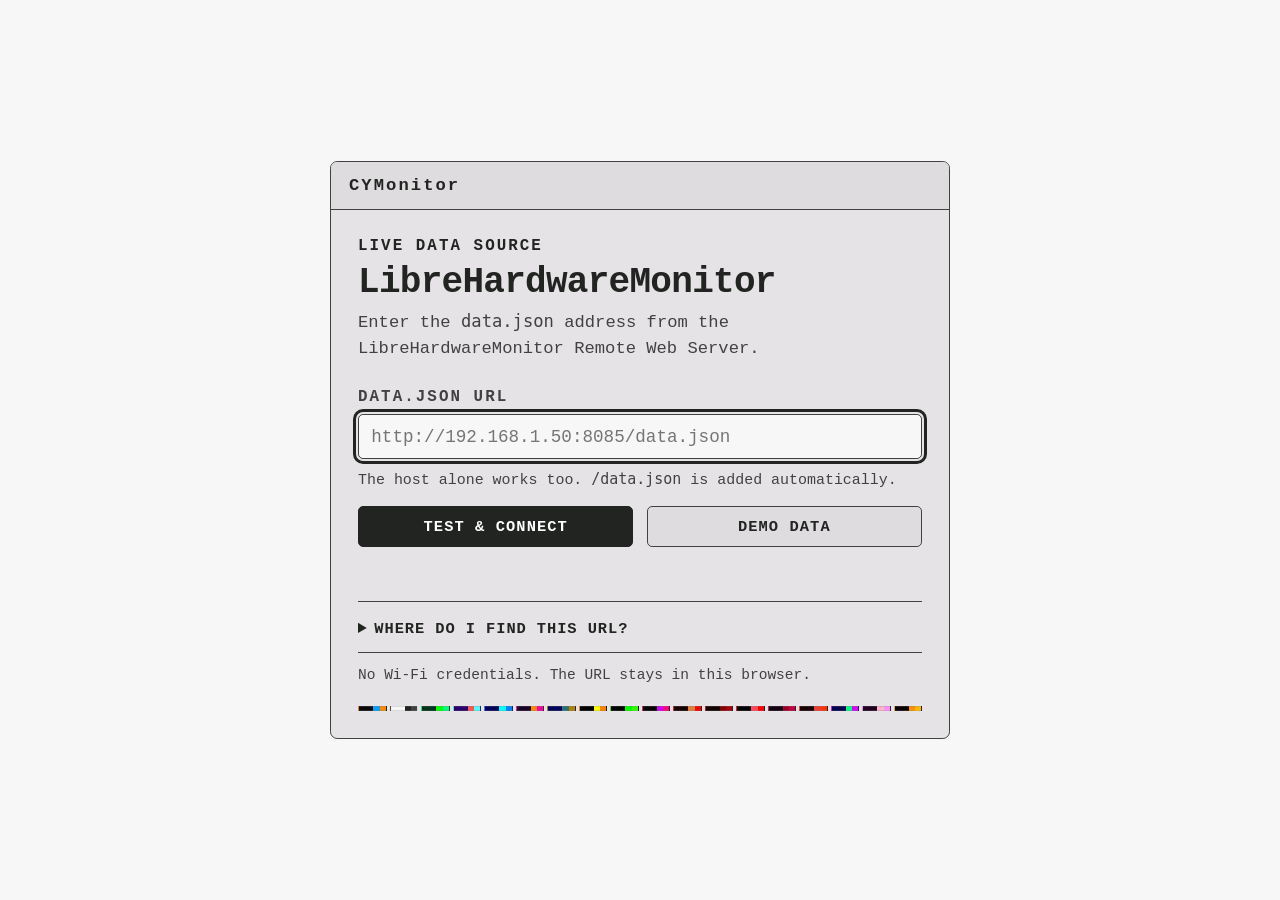
==== commit 93178266: "feat(web): rebrand to CYMonitor Project name, wordmark, page titles, setup SSID and the screenshot m" ====
--- a/web/app.html
+++ b/web/app.html
@@ -1,13 +1,21 @@
 <!DOCTYPE html>
-<html lang="en">
+<html lang="en" data-style="cyd">
 <head>
 <meta charset="UTF-8" />
 <meta name="viewport" content="width=device-width, initial-scale=1.0, viewport-fit=cover" />
-<title>CYD Monitor</title>
-<meta name="description" content="The CYD Monitor interface, live in a browser." />
+<title>CYMonitor</title>
+<meta name="description" content="The CYMonitor interface, live in a browser." />
 <meta name="theme-color" id="themeColor" content="#f7f7f7" />
 <link rel="icon" href="data:image/svg+xml,%3Csvg xmlns='http://www.w3.org/2000/svg' viewBox='0 0 32 32'%3E%3Crect width='32' height='32' rx='7' fill='%230b0d10'/%3E%3Crect x='5' y='8' width='22' height='16' rx='2' fill='%23051f'/%3E%3Crect x='8' y='11' width='7' height='3' fill='%23fc40'/%3E%3Crect x='8' y='16' width='13' height='2' fill='%23ffffff' opacity='.7'/%3E%3C/svg%3E" />
-<link rel="stylesheet" href="app.css?v=11" />
+<script>
+try {
+  const saved = JSON.parse(localStorage.getItem('cyd.web.config.v2') || '{}');
+  if (saved && saved.style === 'brutalist') document.documentElement.dataset.style = 'brutalist';
+} catch (err) {
+  // A blocked or malformed store just falls back to the CYD style.
+}
+</script>
+<link rel="stylesheet" href="app.css?v=13" />
 </head>
 <body class="app-body">
 <a class="skip-link" href="#main">Skip to screens</a>
@@ -18,7 +26,7 @@
 <div class="setup" id="setup" hidden aria-labelledby="setupTitle">
   <div class="setup-screen">
     <header class="setup-bar">
-      <span class="setup-brand">CYD MONITOR</span>
+      <span class="setup-brand">CYMonitor</span>
       <button class="cy-button cy-button--quiet" type="button" id="closeSetup" hidden>CLOSE</button>
     </header>
 
@@ -350,13 +358,14 @@
     </section>
 
     <!-- ------------------------------------------------------------------
-         SETTINGS — sources / themes
+         SETTINGS — sources / themes / style
          ------------------------------------------------------------------ -->
     <section class="page page--settings" data-page="settings" aria-label="Settings">
       <div class="settings-screen">
         <div class="settings-tabs" role="tablist" aria-label="Settings sections">
           <button class="settings-tab is-active" type="button" data-settings-tab="source" role="tab" aria-selected="true">SOURCES</button>
           <button class="settings-tab" type="button" data-settings-tab="themes" role="tab" aria-selected="false">THEMES</button>
+          <button class="settings-tab" type="button" data-settings-tab="style" role="tab" aria-selected="false">STYLE</button>
         </div>
 
         <div class="settings-panel" data-settings-panel="source">
@@ -391,13 +400,50 @@
           <div class="theme-grid" id="themeGrid"></div>
           <footer class="theme-foot">
             <span class="theme-hint">TAP A THEME TO APPLY · <b id="themeCurrent">E-INK</b></span>
-            <span class="theme-pager">
+            <span class="theme-pager" id="themePager">
               <button class="cy-button cy-button--small" type="button" id="themePrev">←</button>
-              <span id="themePageLabel">1 / 3</span>
+              <span id="themePageLabel">1 / 1</span>
               <button class="cy-button cy-button--small" type="button" id="themeNext">→</button>
             </span>
           </footer>
         </div>
+
+        <div class="settings-panel style-panel" data-settings-panel="style" hidden>
+          <div class="style-card">
+            <div class="style-card-copy">
+              <p class="cy-kicker">APPEARANCE</p>
+              <h2 id="styleTitle">NEO BRUTALIST</h2>
+              <p>Thick outlines, hard shadows and square corners across every screen. The selected color theme stays active.</p>
+            </div>
+            <label class="style-toggle" for="styleBrutalist">
+              <span class="style-toggle-copy" aria-hidden="true">
+                <b id="styleState">OFF</b>
+                <span>NEO BRUTAL</span>
+              </span>
+              <input type="checkbox" id="styleBrutalist" role="switch" aria-labelledby="styleTitle" />
+              <span class="switch-track" aria-hidden="true"><span class="switch-thumb"></span></span>
+            </label>
+          </div>
+
+          <div class="style-preview" aria-hidden="true">
+            <span class="style-preview-label">STYLE PREVIEW</span>
+            <div class="style-preview-grid">
+              <div class="style-preview-card">
+                <span class="style-preview-tag">CPU</span>
+                <b>48.2°</b>
+                <i><span style="width: 68%"></span></i>
+              </div>
+              <div class="style-preview-card style-preview-card--warm">
+                <span class="style-preview-tag">GPU</span>
+                <b>62.7°</b>
+                <i><span style="width: 82%"></span></i>
+              </div>
+            </div>
+            <span class="style-preview-button">SAMPLE CONTROL</span>
+          </div>
+
+          <p class="style-note">The style is saved in this browser. Switch it off to return to the standard CYD layout.</p>
+        </div>
       </div>
     </section>
   </main>
@@ -406,6 +452,6 @@
 <div class="toast" id="toast" role="status" aria-live="polite" hidden></div>
 
 <script src="theme-data.js?v=1"></script>
-<script src="app-live.js?v=6"></script>
+<script src="app-live.js?v=8"></script>
 </body>
 </html>
--- a/web/app.css
+++ b/web/app.css
@@ -1,5 +1,5 @@
 /* ==========================================================================
-   CYD Monitor Web — the CYD screens, filling the browser
+   CYMonitor Web — the CYD screens, filling the browser
    Theme variables are written by app-live.js from the shared RGB565 palettes.
    ========================================================================== */
 
@@ -1271,7 +1271,7 @@
 
 .settings-tabs {
   display: grid;
-  grid-template-columns: repeat(2, minmax(0, 1fr));
+  grid-template-columns: repeat(3, minmax(0, 1fr));
   gap: var(--gap);
 }
 .settings-tab {
@@ -1297,6 +1297,11 @@
   border-color: var(--gold);
   background: var(--gold);
   color: var(--bg);
+}
+.settings-tab[data-settings-tab="style"].is-active {
+  border-color: var(--accent);
+  background: var(--accent);
+  color: var(--on-accent);
 }
 
 .settings-panel {
@@ -1463,17 +1468,17 @@
   min-height: 0;
   display: grid;
   grid-template-columns: repeat(2, minmax(0, 1fr));
-  grid-template-rows: repeat(3, minmax(0, 1fr));
+  grid-template-rows: repeat(3, minmax(96px, 1fr));
   gap: var(--gap);
 }
 .theme-option {
-  display: flex;
-  flex-direction: column;
-  justify-content: space-between;
-  gap: clamp(0.35rem, 0.9vmin, 0.8rem);
-  min-width: 0;
-  min-height: 0;
-  padding: clamp(10px, 1.4vmin, 22px);
+  position: relative;
+  display: grid;
+  grid-template-rows: minmax(0, 3fr) minmax(0, 2fr);
+  min-width: 0;
+  min-height: 0;
+  padding: 0;
+  overflow: hidden;
   border: 1px solid var(--theme-card-border, var(--line-strong));
   border-radius: calc(var(--radius) * 0.8);
   background: var(--theme-card-bg, var(--surface-2));
@@ -1483,25 +1488,32 @@
   cursor: pointer;
 }
 .theme-option:hover { border-color: var(--theme-card-text, var(--gold)); }
-.theme-option.is-selected {
-  border-color: var(--gold);
-  box-shadow: inset 3px 0 0 var(--gold);
+.theme-option.is-selected { border-color: var(--gold); }
+.theme-option.is-selected::after {
+  content: '';
+  position: absolute;
+  inset: 0;
+  z-index: 1;
+  border: 2px solid var(--gold);
+  border-radius: inherit;
+  pointer-events: none;
 }
 .theme-swatch {
-  display: grid;
-  grid-template-columns: repeat(15, minmax(0, 1fr));
-  gap: clamp(2px, 0.55vmin, 6px);
-  min-height: clamp(18px, 4.8vmin, 60px);
+  display: flex;
+  min-width: 0;
+  min-height: 0;
 }
 .theme-swatch i {
   display: block;
-  min-width: 0;
-  border: 1px solid var(--line);
-  border-radius: clamp(1px, 0.4vmin, 4px);
+  flex: 1 1 0;
+  min-width: 0;
+  min-height: 0;
 }
 .theme-option-name {
   display: block;
-  min-width: 0;
+  align-self: center;
+  min-width: 0;
+  padding: clamp(8px, 1.2vmin, 18px) clamp(10px, 1.4vmin, 22px);
   overflow: hidden;
   text-overflow: ellipsis;
   white-space: nowrap;
@@ -1509,22 +1521,9 @@
   font-size: clamp(0.76rem, 1.85vmin, 1.3rem);
   font-weight: 700;
   letter-spacing: 0.04em;
+  line-height: 1.15;
 }
 .theme-option.is-selected .theme-option-name { color: var(--theme-card-text, var(--ink)); }
-.theme-preview {
-  display: block;
-  min-width: 0;
-  padding: 0.3em 0.5em;
-  border: 1px solid var(--theme-card-border, var(--line));
-  background: var(--theme-card-header, var(--surface-2));
-  color: var(--theme-card-text, var(--ink));
-  font-size: clamp(0.72rem, 1.3vmin, 1rem);
-  font-weight: 700;
-  letter-spacing: 0.05em;
-  overflow: hidden;
-  text-overflow: ellipsis;
-  white-space: nowrap;
-}
 .theme-foot {
   flex: 0 0 auto;
   display: flex;
@@ -1552,6 +1551,185 @@
   min-width: clamp(40px, 5.6vmin, 64px);
   min-height: clamp(32px, 4.2vmin, 52px);
   font-size: clamp(0.74rem, 1.4vmin, 1.02rem);
+}
+
+/* ==========================================================================
+   STYLE PANEL
+   ========================================================================== */
+
+.style-panel { overflow: auto; }
+.style-card {
+  flex: 0 0 auto;
+  display: flex;
+  flex-wrap: wrap;
+  align-items: flex-start;
+  justify-content: space-between;
+  gap: var(--gap);
+  padding: clamp(12px, 2vmin, 24px);
+  border: 1px solid var(--line-strong);
+  border-radius: calc(var(--radius) * 0.8);
+  background: var(--surface-2);
+}
+.style-card-copy {
+  flex: 1 1 22em;
+  min-width: 0;
+}
+.style-card-copy h2 {
+  margin: 0.18em 0 0;
+  color: var(--ink);
+  font-size: clamp(1.05rem, 2.6vmin, 1.65rem);
+  letter-spacing: 0.04em;
+  line-height: 1.1;
+}
+.style-card-copy > p:last-child {
+  max-width: 42em;
+  margin: 0.45em 0 0;
+  color: var(--muted);
+  font-size: clamp(0.72rem, 1.1vmin, 0.92rem);
+  line-height: 1.5;
+}
+.style-toggle {
+  position: relative;
+  flex: 0 0 auto;
+  display: flex;
+  align-items: center;
+  gap: 0.7em;
+  margin-left: auto;
+  padding: 0.35em 0 0.35em 0.35em;
+  font-size: 1rem;
+  cursor: pointer;
+}
+.style-toggle-copy {
+  display: flex;
+  flex-direction: column;
+  align-items: flex-end;
+  gap: 0.05em;
+}
+.style-toggle-copy b {
+  color: var(--ink);
+  font-size: clamp(0.82rem, 1.4vmin, 1.05rem);
+  letter-spacing: 0.08em;
+}
+.style-toggle-copy span {
+  color: var(--muted);
+  font-size: clamp(0.58rem, 0.9vmin, 0.72rem);
+  letter-spacing: 0.08em;
+}
+.style-toggle input {
+  position: absolute;
+  width: 1px;
+  height: 1px;
+  opacity: 0;
+  pointer-events: none;
+}
+.switch-track {
+  position: relative;
+  display: block;
+  width: 3.2em;
+  height: 1.85em;
+  border: 1px solid var(--line-strong);
+  border-radius: 999px;
+  background: var(--surface-3);
+  transition: background 140ms ease, border-color 140ms ease;
+}
+.switch-thumb {
+  position: absolute;
+  top: 0.2em;
+  left: 0.2em;
+  width: 1.35em;
+  height: 1.35em;
+  border: 1px solid var(--line-strong);
+  border-radius: 50%;
+  background: var(--surface);
+  transition: transform 140ms ease;
+}
+.style-toggle input:checked + .switch-track {
+  border-color: var(--accent);
+  background: var(--accent);
+}
+.style-toggle input:checked + .switch-track .switch-thumb { transform: translateX(1.4em); }
+.style-toggle input:focus-visible + .switch-track {
+  outline: 3px solid var(--accent);
+  outline-offset: 2px;
+}
+
+.style-preview {
+  flex: 1;
+  min-height: 0;
+  display: flex;
+  flex-direction: column;
+  gap: 0.7em;
+  padding: clamp(12px, 2vmin, 22px);
+  border: 1px solid var(--line);
+  border-radius: calc(var(--radius) * 0.8);
+  background: var(--surface);
+}
+.style-preview-label {
+  color: var(--muted);
+  font-size: clamp(0.64rem, 1vmin, 0.82rem);
+  font-weight: 700;
+  letter-spacing: 0.12em;
+}
+.style-preview-grid {
+  flex: 1;
+  min-height: 0;
+  display: grid;
+  grid-template-columns: repeat(2, minmax(0, 1fr));
+  gap: var(--gap);
+}
+.style-preview-card {
+  min-height: 0;
+  display: flex;
+  flex-direction: column;
+  justify-content: center;
+  gap: 0.35em;
+  padding: clamp(10px, 1.7vmin, 20px);
+  border: 1px solid var(--line-strong);
+  border-radius: calc(var(--radius) * 0.8);
+  background: var(--surface-2);
+  color: var(--ink);
+}
+.style-preview-card--warm {
+  background: var(--accent-2);
+  color: var(--on-accent-2);
+}
+.style-preview-tag {
+  font-size: clamp(0.62rem, 0.95vmin, 0.78rem);
+  font-weight: 700;
+  letter-spacing: 0.08em;
+}
+.style-preview-card b {
+  font-size: clamp(1.1rem, 2.8vmin, 2rem);
+  line-height: 1;
+}
+.style-preview-card i {
+  display: block;
+  height: clamp(7px, 1.1vmin, 11px);
+  overflow: hidden;
+  background: var(--surface-3);
+}
+.style-preview-card i span {
+  display: block;
+  height: 100%;
+  background: var(--accent);
+}
+.style-preview-card--warm i { background: color-mix(in srgb, var(--on-accent-2) 22%, transparent); }
+.style-preview-card--warm i span { background: var(--on-accent-2); }
+.style-preview-button {
+  align-self: flex-start;
+  padding: 0.45em 0.8em;
+  border: 1px solid var(--line-strong);
+  background: var(--accent);
+  color: var(--on-accent);
+  font-size: clamp(0.68rem, 1.1vmin, 0.9rem);
+  font-weight: 700;
+  letter-spacing: 0.07em;
+}
+.style-note {
+  margin: 0;
+  color: var(--muted);
+  font-size: clamp(0.68rem, 1.05vmin, 0.88rem);
+  line-height: 1.5;
 }
 
 /* ==========================================================================
@@ -1579,6 +1757,121 @@
 .toast.is-visible { opacity: 1; transform: translate(-50%, 0); }
 .toast[data-type="error"] { border-color: var(--bad); color: var(--bad); }
 .toast[data-type="success"] { border-color: var(--ok); color: var(--ok); }
+
+/* ==========================================================================
+   NEO BRUTALIST STYLE
+   The selected color palette stays in charge; this layer only changes form.
+   ========================================================================== */
+
+html[data-style="brutalist"] { --radius: 0px; }
+
+html[data-style="brutalist"] *,
+html[data-style="brutalist"] *::before,
+html[data-style="brutalist"] *::after {
+  border-radius: 0 !important;
+}
+
+html[data-style="brutalist"] .tabs { border-bottom-width: 2px; }
+html[data-style="brutalist"] .nav-button { border-right-width: 2px; }
+html[data-style="brutalist"] .nav-button.is-active { box-shadow: inset 0 5px 0 var(--tab-accent); }
+html[data-style="brutalist"] .tab-status { border-left-width: 2px; }
+
+html[data-style="brutalist"] .cy-card,
+html[data-style="brutalist"] .clock-view,
+html[data-style="brutalist"] .animation-stage,
+html[data-style="brutalist"] .source-card,
+html[data-style="brutalist"] .theme-option,
+html[data-style="brutalist"] .style-card,
+html[data-style="brutalist"] .style-preview,
+html[data-style="brutalist"] .style-preview-card,
+html[data-style="brutalist"] .setup-screen,
+html[data-style="brutalist"] .mode-banner,
+html[data-style="brutalist"] .toast {
+  border-width: 2px;
+  border-color: var(--line-strong);
+  box-shadow: 4px 4px 0 var(--line-strong);
+}
+
+html[data-style="brutalist"] .cy-diag-box {
+  border-width: 2px;
+  border-color: var(--line-strong);
+  box-shadow: 3px 3px 0 var(--line-strong);
+}
+
+html[data-style="brutalist"] .source-card.is-active {
+  border-color: var(--accent-3);
+  box-shadow: inset 4px 0 0 var(--accent-3), 4px 4px 0 var(--line-strong);
+}
+
+html[data-style="brutalist"] .cy-chart {
+  border-width: 2px;
+  border-color: var(--line-strong);
+}
+
+html[data-style="brutalist"] .cy-subhead,
+html[data-style="brutalist"] .setup-bar,
+html[data-style="brutalist"] .cy-diag-title,
+html[data-style="brutalist"] .source-foot,
+html[data-style="brutalist"] .saved-sources,
+html[data-style="brutalist"] .cy-details,
+html[data-style="brutalist"] .setup-foot {
+  border-width: 2px;
+  border-color: var(--line-strong);
+}
+
+html[data-style="brutalist"] .cy-button,
+html[data-style="brutalist"] .cy-footer-button,
+html[data-style="brutalist"] .preset,
+html[data-style="brutalist"] .cy-step,
+html[data-style="brutalist"] .settings-tab {
+  border-width: 2px;
+  border-color: var(--line-strong);
+  box-shadow: 3px 3px 0 var(--line-strong);
+}
+html[data-style="brutalist"] .cy-button:active,
+html[data-style="brutalist"] .cy-footer-button:active,
+html[data-style="brutalist"] .preset:active,
+html[data-style="brutalist"] .cy-step:active,
+html[data-style="brutalist"] .settings-tab:active {
+  transform: translate(2px, 2px);
+  box-shadow: 1px 1px 0 var(--line-strong);
+}
+
+html[data-style="brutalist"] .cy-select,
+html[data-style="brutalist"] .setup-content input,
+html[data-style="brutalist"] .saved-source > button,
+html[data-style="brutalist"] .saved-remove {
+  border-width: 2px;
+  border-color: var(--line-strong);
+  box-shadow: 3px 3px 0 var(--line-strong);
+}
+
+html[data-style="brutalist"] .cy-bar,
+html[data-style="brutalist"] .seconds-track,
+html[data-style="brutalist"] .pomo-progress i {
+  border: 1px solid var(--line-strong);
+}
+
+html[data-style="brutalist"] .banner-symbol,
+html[data-style="brutalist"] .status-dot {
+  border: 1px solid var(--line-strong);
+}
+
+html[data-style="brutalist"] .theme-option.is-selected::after { border-width: 3px; }
+
+html[data-style="brutalist"] .style-toggle .switch-track,
+html[data-style="brutalist"] .style-toggle .switch-thumb {
+  border-width: 2px;
+  border-color: var(--line-strong);
+}
+html[data-style="brutalist"] .style-toggle .switch-track {
+  background: var(--surface-3);
+  box-shadow: 3px 3px 0 var(--line-strong);
+}
+html[data-style="brutalist"] .style-toggle input:checked + .switch-track {
+  border-color: var(--line-strong);
+  background: var(--accent-2);
+}
 
 /* ==========================================================================
    RESPONSIVE — phone portrait and short windows
@@ -1603,7 +1896,6 @@
   .cy-diag-log { min-height: 150px; }
   .cy-source-config { grid-template-columns: minmax(0, 1fr); }
   .cy-source-config > div:nth-child(1) { grid-column: auto; }
-  .theme-grid { grid-template-rows: repeat(3, minmax(84px, 1fr)); }
   .clock-view { min-height: min(78dvh, 620px); }
   .animation-hint { display: none; }
 }
@@ -1630,12 +1922,6 @@
   .pomo-controls { flex-wrap: wrap; }
   .pomo-presets { order: 3; flex-basis: 100%; }
   .pomo-actions { grid-template-columns: 1fr; }
-  .theme-preview {
-    white-space: normal;
-    overflow: visible;
-    text-overflow: clip;
-    line-height: 1.2;
-  }
 }
 
 @media (max-width: 360px) {
